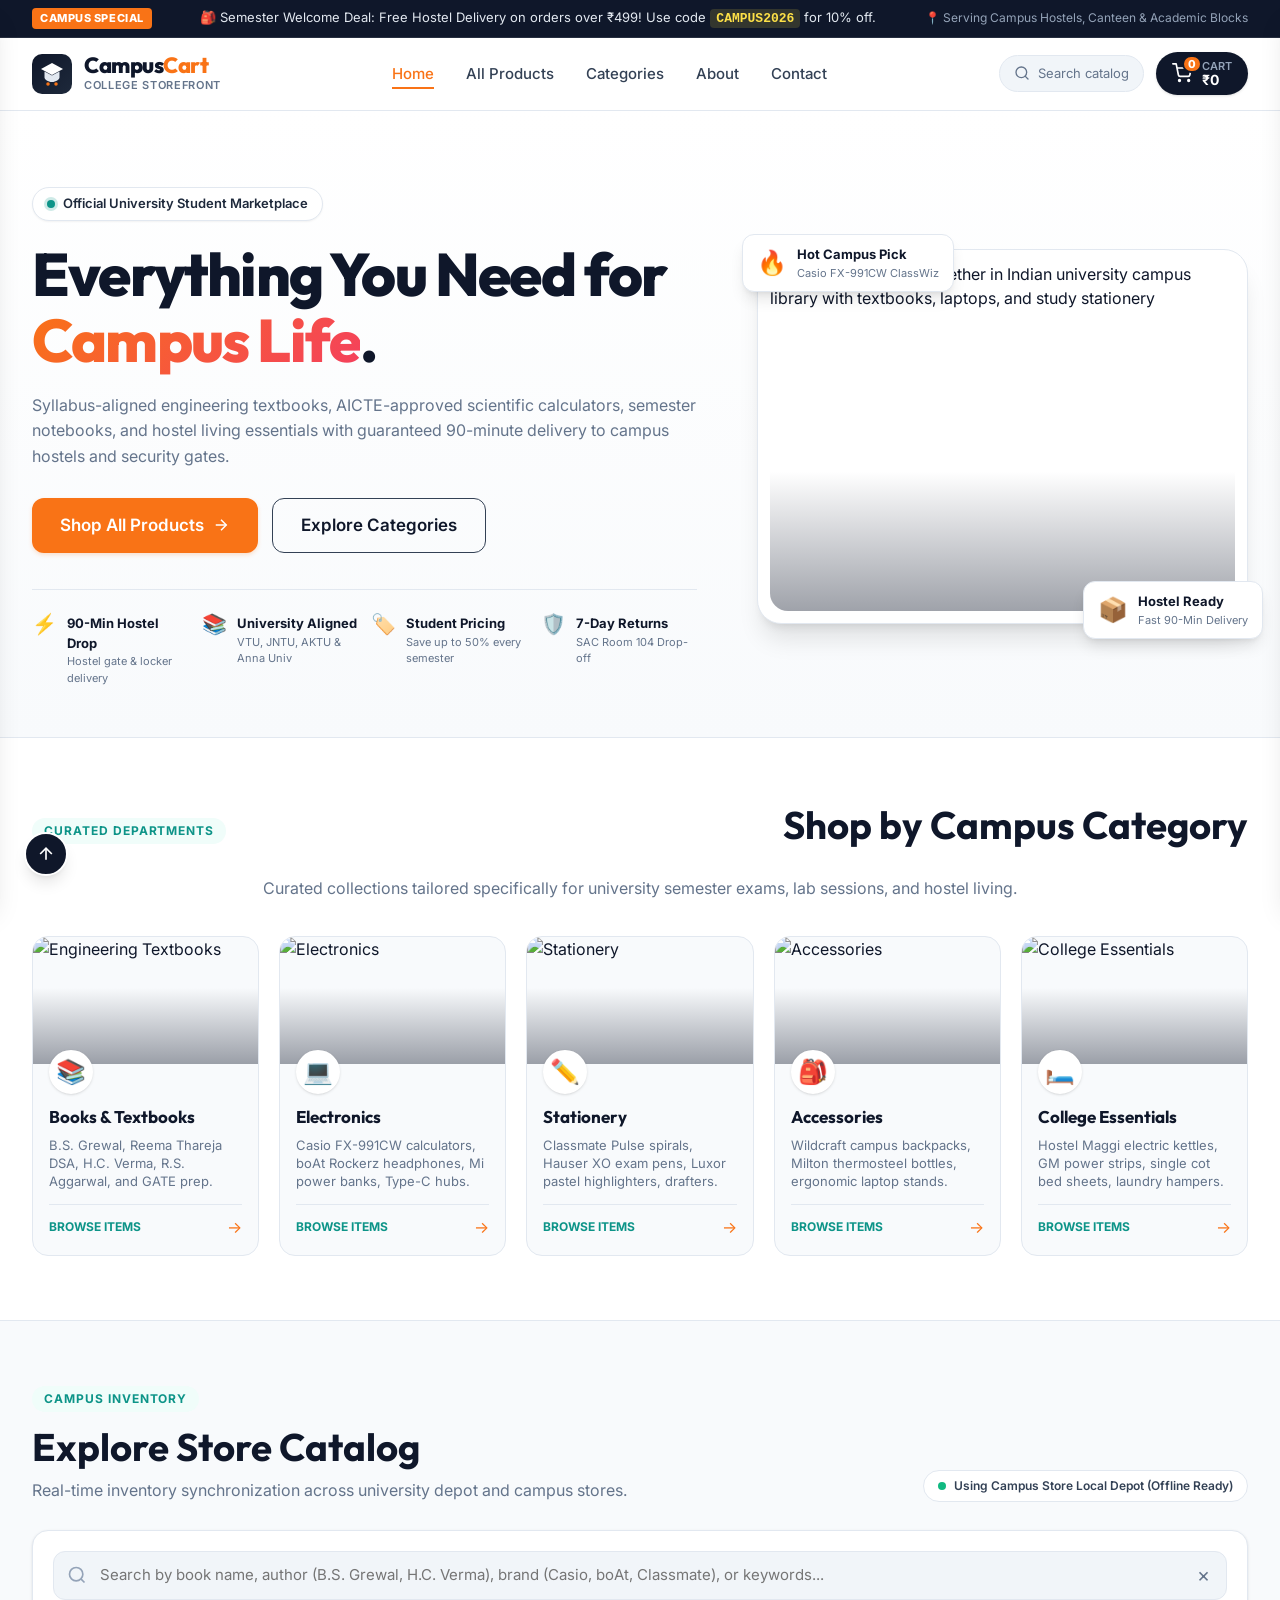
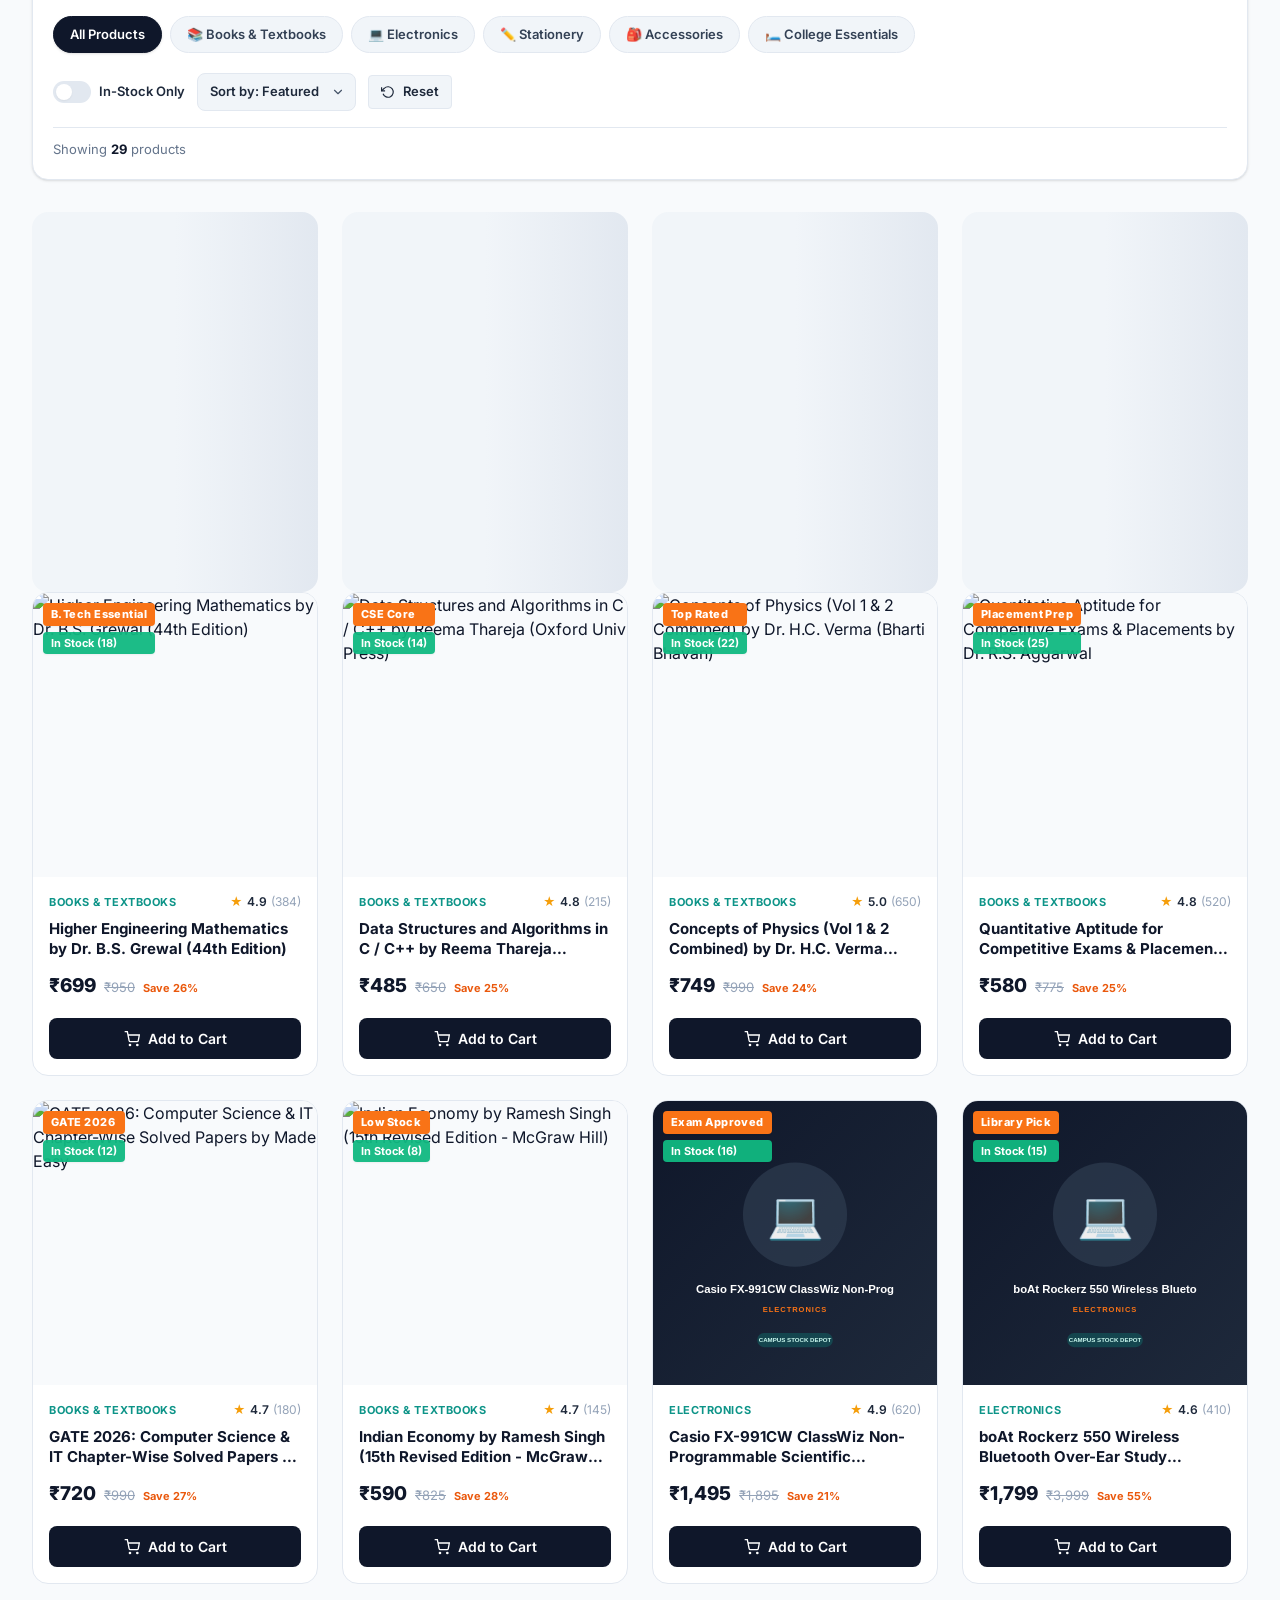
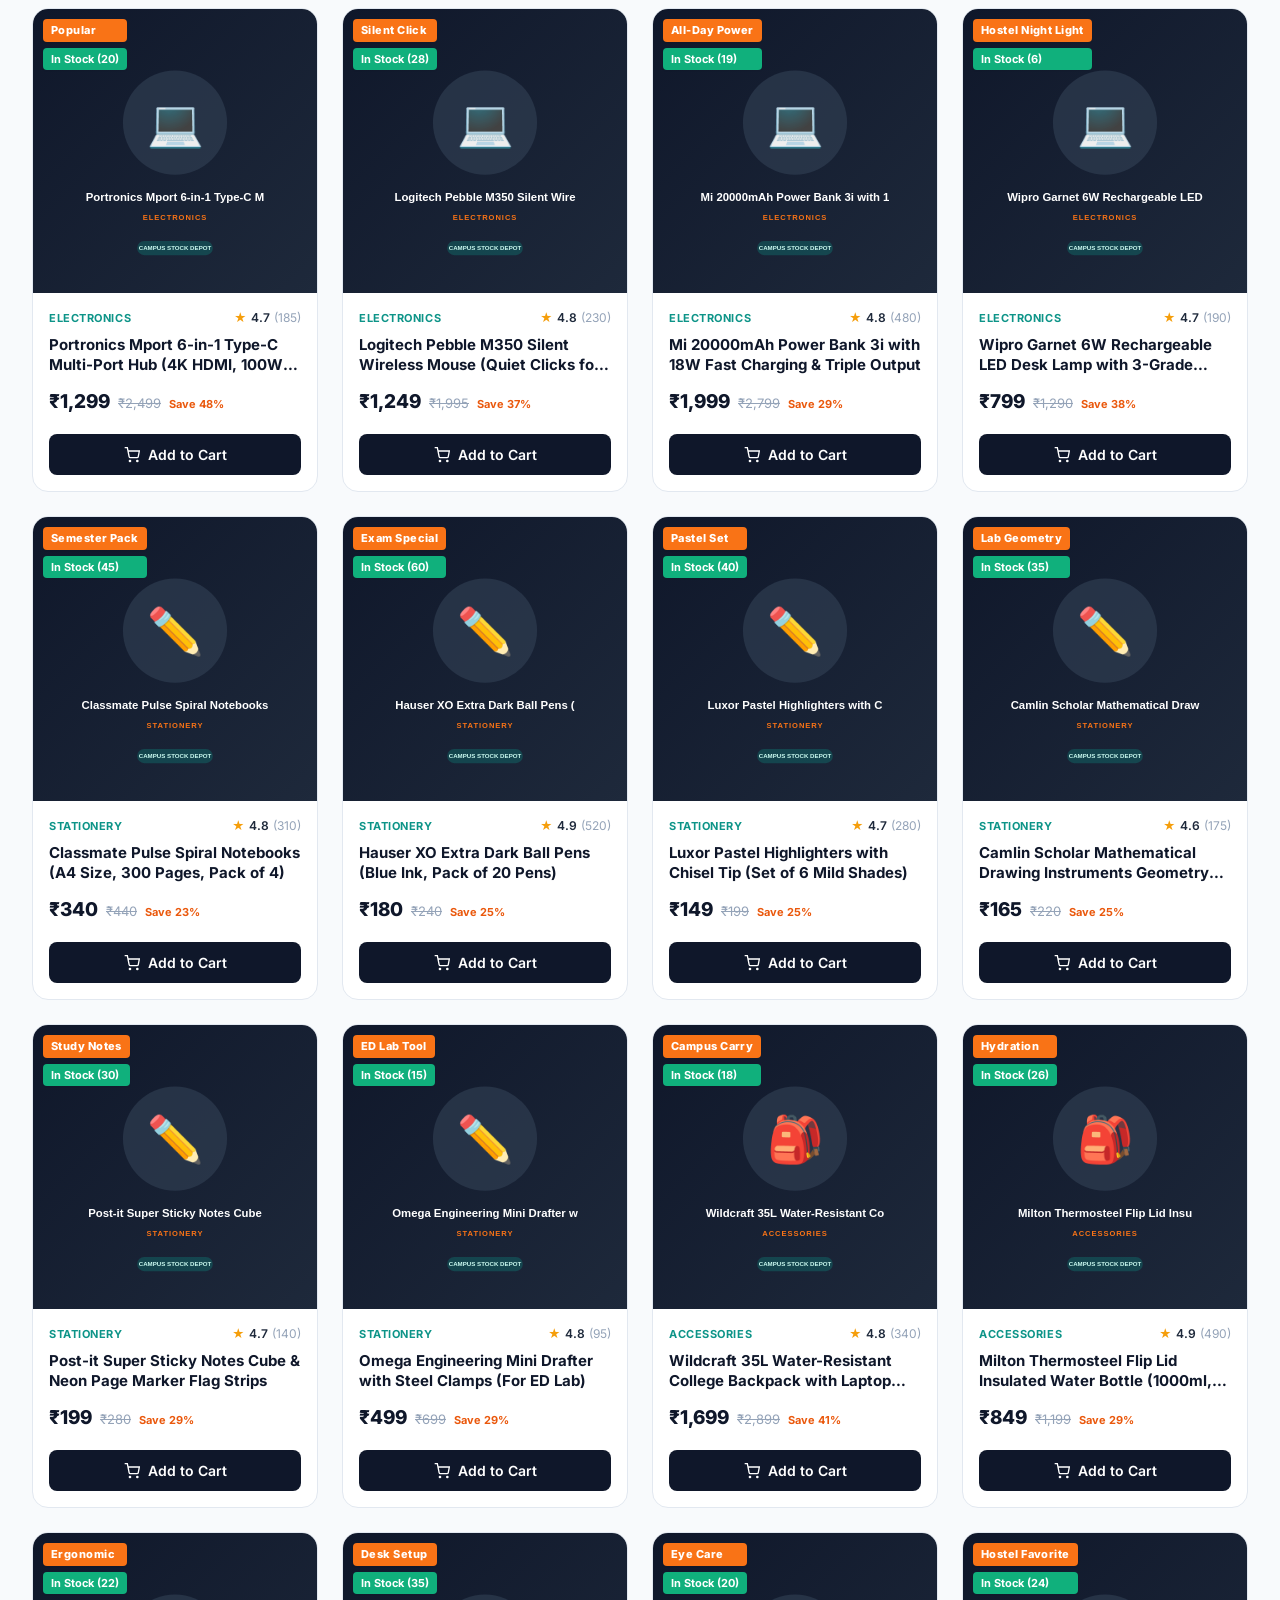
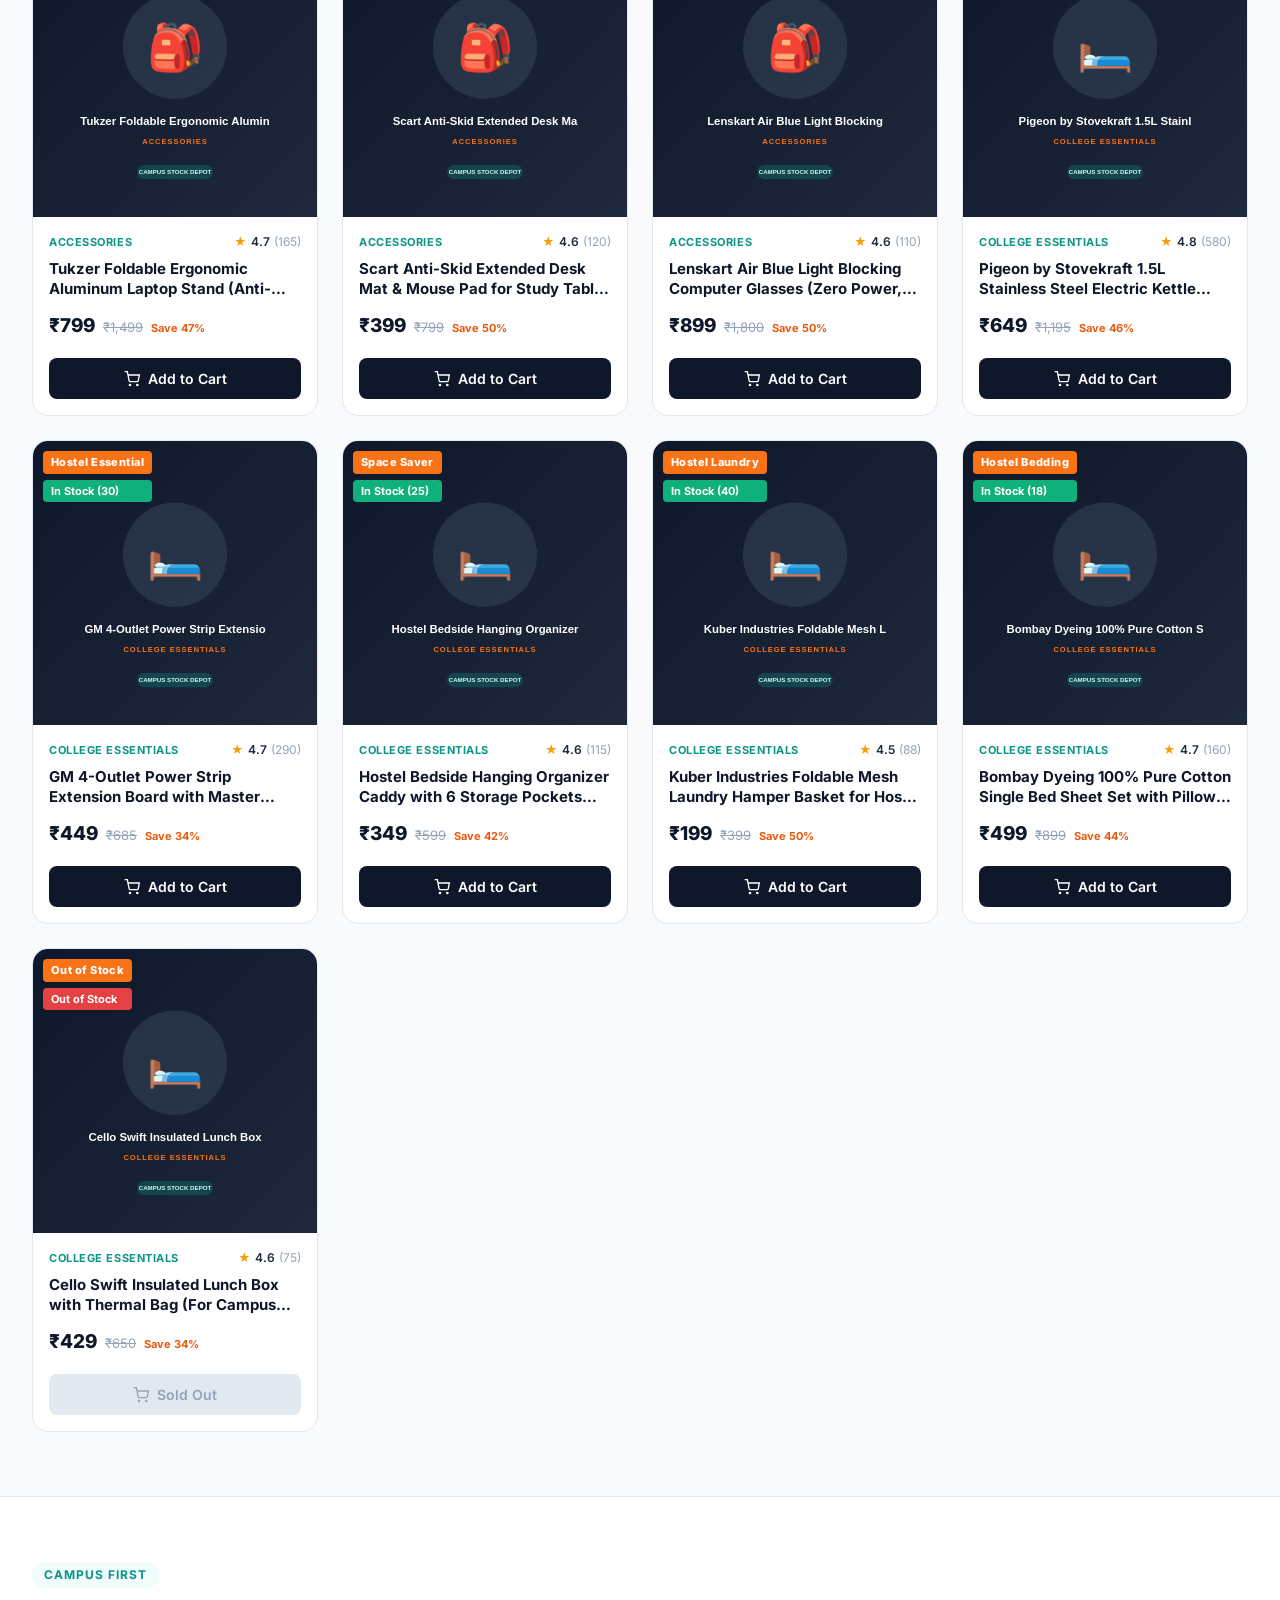
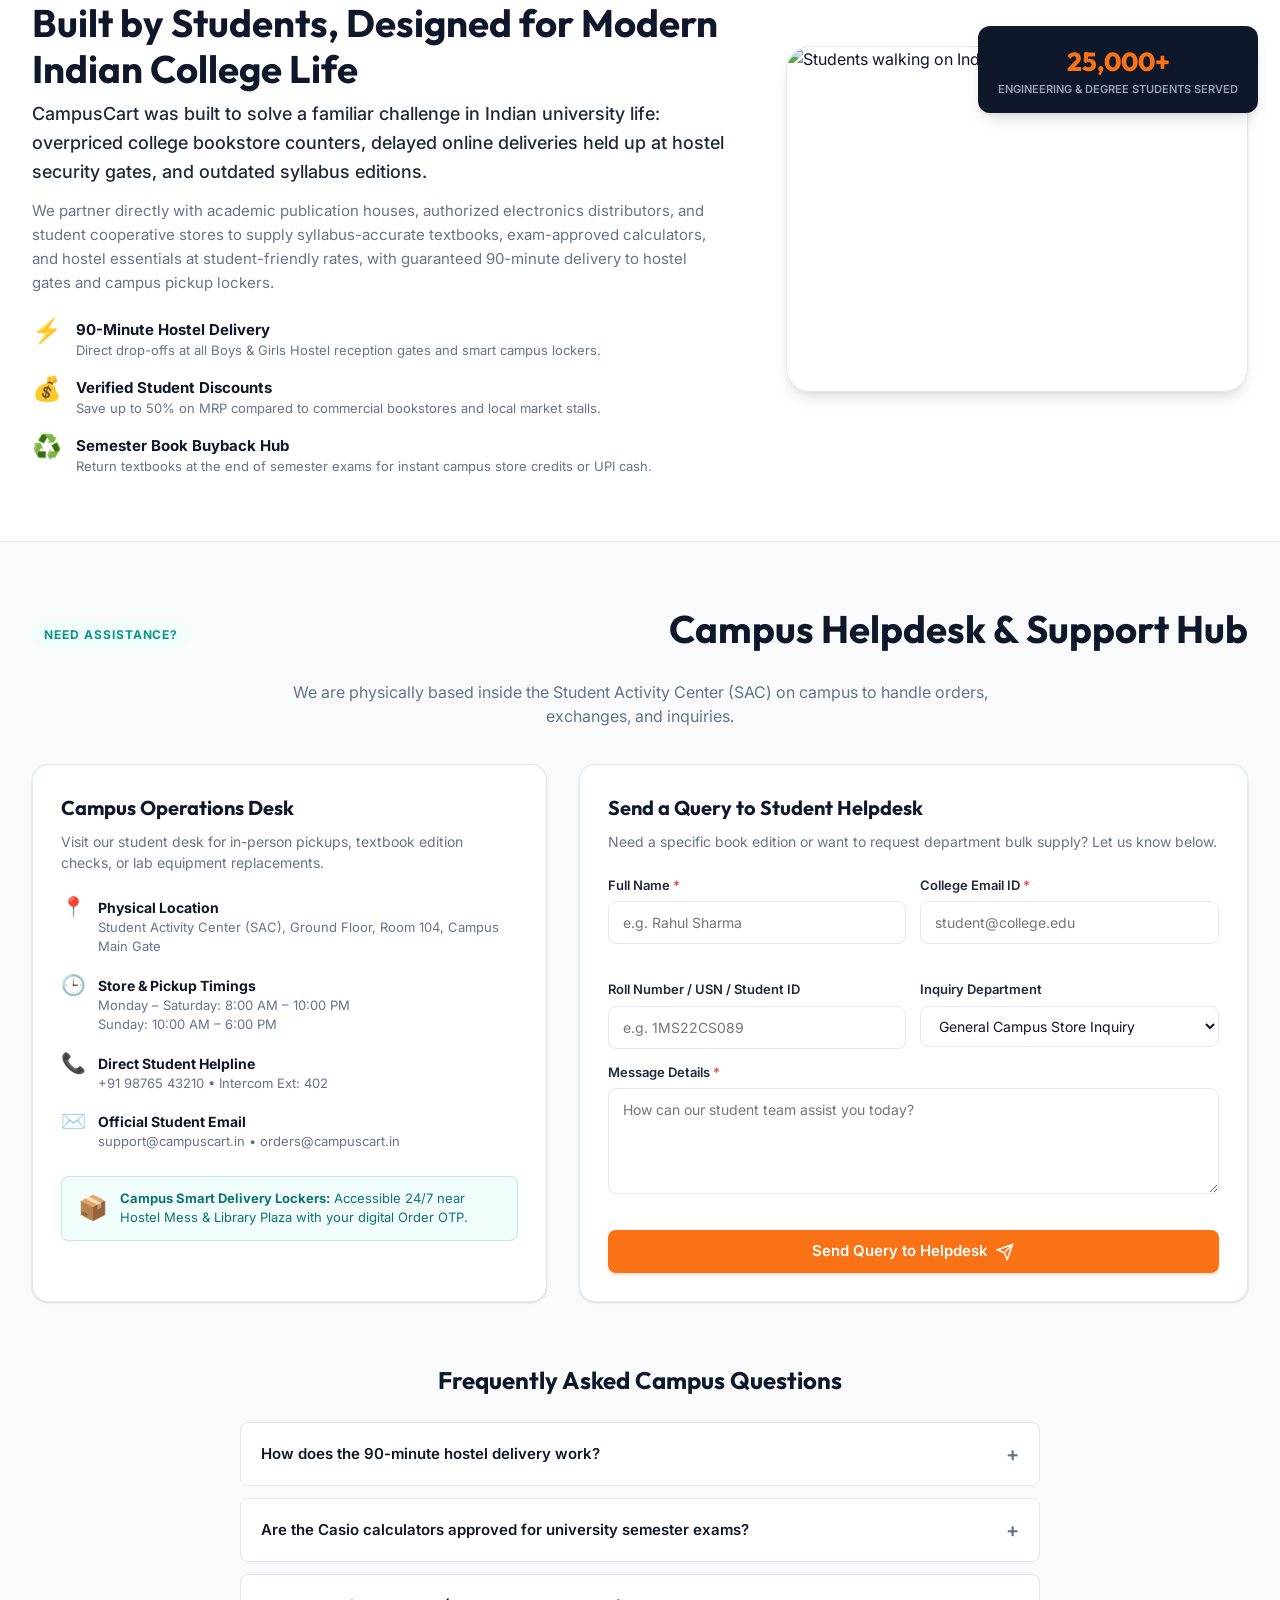
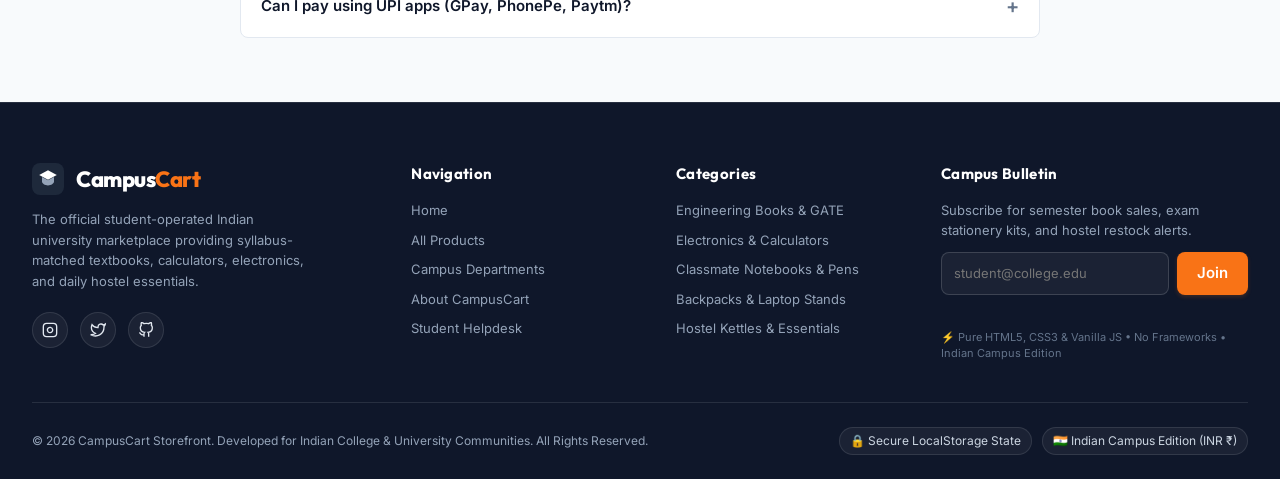
==== index.html @ c898d49a "Initial commit: CampusCart - Indian Campus Edition E-Commerce Web Storefront" ====
<!DOCTYPE html>
<html lang="en">
<head>
  <meta charset="UTF-8">
  <meta name="viewport" content="width=device-width, initial-scale=1.0">
  <meta name="description" content="CampusCart - The premier e-commerce storefront for Indian college & university students. Order engineering textbooks, scientific calculators, stationery, and hostel essentials with instant 90-minute campus delivery.">
  <meta name="keywords" content="campus store India, college essentials, student discounts, B.Tech textbooks, engineering mathematics, Casio calculators, hostel essentials, university shopping">
  <meta name="theme-color" content="#0f172a">
  <title>CampusCart – College & University Storefront | Indian Campus Edition</title>

  <!-- Google Fonts: Inter & Outfit for modern, premium typography -->
  <link rel="preconnect" href="https://fonts.googleapis.com">
  <link rel="preconnect" href="https://fonts.gstatic.com" crossorigin>
  <link href="https://fonts.googleapis.com/css2?family=Inter:wght@300;400;500;600;700&family=Outfit:wght@500;600;700;800&display=swap" rel="stylesheet">

  <!-- Core Stylesheet -->
  <link rel="stylesheet" href="css/style.css">
</head>
<body>
  <!-- Top Announcement Bar -->
  <div class="announcement-bar" role="region" aria-label="Campus Promotion">
    <div class="container announcement-content">
      <span class="announcement-badge">CAMPUS SPECIAL</span>
      <p class="announcement-text">
        🎒 Semester Welcome Deal: Free Hostel Delivery on orders over ₹499! Use code <strong class="promo-code-pill">CAMPUS2026</strong> for 10% off.
      </p>
      <div class="announcement-meta">
        <span>📍 Serving Campus Hostels, Canteen &amp; Academic Blocks</span>
      </div>
    </div>
  </div>

  <!-- Header & Navigation Bar -->
  <header class="site-header" id="header">
    <div class="container header-container">
      <!-- Brand Logo -->
      <a href="#home" class="brand-logo" aria-label="CampusCart Home">
        <div class="logo-icon-wrapper">
          <svg class="logo-svg" viewBox="0 0 40 40" fill="none" xmlns="http://www.w3.org/2000/svg" aria-hidden="true">
            <rect width="40" height="40" rx="10" fill="url(#brand-grad)" />
            <!-- Graduation Cap -->
            <path d="M20 9L9 15L20 21L31 15L20 9Z" fill="#FFFFFF" />
            <path d="M12.5 17.5V23.5C12.5 25.5 16 28 20 28C24 28 27.5 25.5 27.5 23.5V17.5L20 21.5L12.5 17.5Z" fill="#E2E8F0" />
            <!-- Cart silhouette accent -->
            <path d="M16 29C15.4477 29 15 29.4477 15 30C15 30.5523 15.4477 31 16 31C16.5523 31 17 30.5523 17 30C17 29.4477 16.5523 29 16 29Z" fill="#F97316" stroke="#F97316" stroke-width="1.5" />
            <path d="M24 29C23.4477 29 23 29.4477 23 30C23 30.5523 23.4477 31 24 31C24.5523 31 25 30.5523 25 30C25 29.4477 24.5523 29 24 29Z" fill="#F97316" stroke="#F97316" stroke-width="1.5" />
            <defs>
              <linearGradient id="brand-grad" x1="0" y1="0" x2="40" y2="40" gradientUnits="userSpaceOnUse">
                <stop stop-color="#0F172A" />
                <stop offset="1" stop-color="#1E293B" />
              </linearGradient>
            </defs>
          </svg>
        </div>
        <div class="brand-text-group">
          <span class="brand-name">Campus<span class="brand-accent">Cart</span></span>
          <span class="brand-tagline">College Storefront</span>
        </div>
      </a>

      <!-- Desktop Navigation Menu -->
      <nav class="desktop-nav" aria-label="Main Navigation">
        <ul class="nav-links">
          <li><a href="#home" class="nav-link active">Home</a></li>
          <li><a href="#products" class="nav-link">All Products</a></li>
          <li><a href="#categories" class="nav-link">Categories</a></li>
          <li><a href="#about" class="nav-link">About</a></li>
          <li><a href="#contact" class="nav-link">Contact</a></li>
        </ul>
      </nav>

      <!-- Header Action Controls -->
      <div class="header-actions">
        <!-- Quick Search Trigger -->
        <a href="#products" class="search-quick-btn" title="Quick Search Products" aria-label="Quick Search">
          <svg viewBox="0 0 24 24" fill="none" stroke="currentColor" stroke-width="2" stroke-linecap="round" stroke-linejoin="round" class="action-svg">
            <circle cx="11" cy="11" r="8"></circle>
            <line x1="21" y1="21" x2="16.65" y2="16.65"></line>
          </svg>
          <span class="quick-search-label">Search catalog</span>
        </a>

        <!-- Shopping Cart Trigger Button -->
        <button type="button" class="cart-trigger-btn" id="open-cart-btn" aria-label="View shopping cart" aria-haspopup="dialog">
          <div class="cart-icon-wrapper">
            <svg viewBox="0 0 24 24" fill="none" stroke="currentColor" stroke-width="2" stroke-linecap="round" stroke-linejoin="round" class="cart-svg">
              <circle cx="9" cy="21" r="1"></circle>
              <circle cx="20" cy="21" r="1"></circle>
              <path d="M1 1h4l2.68 13.39a2 2 0 0 0 2 1.61h9.72a2 2 0 0 0 2-1.61L23 6H6"></path>
            </svg>
            <span class="cart-count-badge" id="cart-badge" aria-live="polite">0</span>
          </div>
          <div class="cart-label-group">
            <span class="cart-label-title">Cart</span>
            <span class="cart-total-preview" id="cart-total-preview">₹0</span>
          </div>
        </button>

        <!-- Mobile Menu Toggle Button (Hamburger) -->
        <button type="button" class="mobile-menu-btn" id="mobile-menu-toggle" aria-label="Toggle navigation menu" aria-expanded="false" aria-controls="mobile-nav-drawer">
          <span class="hamburger-bar"></span>
          <span class="hamburger-bar"></span>
          <span class="hamburger-bar"></span>
        </button>
      </div>
    </div>
  </header>

  <!-- Mobile Navigation Drawer Overlay -->
  <div class="mobile-drawer-overlay" id="mobile-drawer-overlay" aria-hidden="true"></div>
  <aside class="mobile-nav-drawer" id="mobile-nav-drawer" aria-label="Mobile Navigation" aria-hidden="true">
    <div class="mobile-drawer-header">
      <div class="brand-text-group">
        <span class="brand-name">Campus<span class="brand-accent">Cart</span></span>
        <span class="brand-tagline">College Essentials</span>
      </div>
      <button type="button" class="drawer-close-btn" id="close-mobile-nav" aria-label="Close menu">&times;</button>
    </div>
    <div class="mobile-drawer-body">
      <ul class="mobile-nav-links">
        <li><a href="#home" class="mobile-nav-link active">🏠 Home</a></li>
        <li><a href="#products" class="mobile-nav-link">🛍️ All Products</a></li>
        <li><a href="#categories" class="mobile-nav-link">📂 Categories</a></li>
        <li><a href="#about" class="mobile-nav-link">🎓 About CampusCart</a></li>
        <li><a href="#contact" class="mobile-nav-link">📞 Student Helpdesk</a></li>
      </ul>
      <div class="mobile-drawer-quick-categories">
        <span class="drawer-subtitle">Shop By Category</span>
        <div class="drawer-category-pills">
          <button type="button" class="category-pill-btn" data-category="Books & Textbooks">Books</button>
          <button type="button" class="category-pill-btn" data-category="Electronics">Electronics</button>
          <button type="button" class="category-pill-btn" data-category="Stationery">Stationery</button>
          <button type="button" class="category-pill-btn" data-category="Accessories">Accessories</button>
          <button type="button" class="category-pill-btn" data-category="College Essentials">Essentials</button>
        </div>
      </div>
      <div class="mobile-drawer-footer">
        <p class="drawer-support-text">📍 Student Activity Center (SAC), Room 104</p>
        <p class="drawer-support-phone">📞 +91 98765 43210</p>
      </div>
    </div>
  </aside>

  <!-- Main Content Landmark -->
  <main id="main-content">

    <!-- Hero Section -->
    <section class="hero-section" id="home">
      <div class="container hero-container">
        <div class="hero-content">
          <div class="hero-pill-badge">
            <span class="badge-dot"></span>
            <span>Official University Student Marketplace</span>
          </div>
          <h1 class="hero-headline">
            Everything You Need for <span class="gradient-text">Campus Life</span>.
          </h1>
          <p class="hero-description">
            Syllabus-aligned engineering textbooks, AICTE-approved scientific calculators, semester notebooks, and hostel living essentials with guaranteed 90-minute delivery to campus hostels and security gates.
          </p>
          <div class="hero-cta-group">
            <a href="#products" class="btn btn-primary btn-lg">
              <span>Shop All Products</span>
              <svg viewBox="0 0 24 24" fill="none" stroke="currentColor" stroke-width="2" class="btn-arrow-icon"><line x1="5" y1="12" x2="19" y2="12"></line><polyline points="12 5 19 12 12 19"></polyline></svg>
            </a>
            <a href="#categories" class="btn btn-outline btn-lg">
              Explore Categories
            </a>
          </div>

          <!-- Trust Badges & Metrics -->
          <div class="hero-perks-grid">
            <div class="perk-card">
              <div class="perk-icon-box">⚡</div>
              <div class="perk-info">
                <strong>90-Min Hostel Drop</strong>
                <span>Hostel gate &amp; locker delivery</span>
              </div>
            </div>
            <div class="perk-card">
              <div class="perk-icon-box">📚</div>
              <div class="perk-info">
                <strong>University Aligned</strong>
                <span>VTU, JNTU, AKTU &amp; Anna Univ</span>
              </div>
            </div>
            <div class="perk-card">
              <div class="perk-icon-box">🏷️</div>
              <div class="perk-info">
                <strong>Student Pricing</strong>
                <span>Save up to 50% every semester</span>
              </div>
            </div>
            <div class="perk-card">
              <div class="perk-icon-box">🛡️</div>
              <div class="perk-info">
                <strong>7-Day Returns</strong>
                <span>SAC Room 104 Drop-off</span>
              </div>
            </div>
          </div>
        </div>

        <!-- Hero Visual Banner -->
        <div class="hero-visual">
          <div class="hero-card-showcase">
            <div class="floating-badge badge-top-left">
              <span class="badge-emoji">🔥</span>
              <div>
                <strong>Hot Campus Pick</strong>
                <small>Casio FX-991CW ClassWiz</small>
              </div>
            </div>
            <div class="floating-badge badge-bottom-right">
              <span class="badge-emoji">📦</span>
              <div>
                <strong>Hostel Ready</strong>
                <small>Fast 90-Min Delivery</small>
              </div>
            </div>
            <div class="hero-image-frame">
              <img src="https://images.unsplash.com/photo-1523240795612-9a054b0db644?auto=format&fit=crop&w=900&q=80" alt="Students studying together in Indian university campus library with textbooks, laptops, and study stationery" class="hero-main-img" loading="eager">
              <div class="hero-image-overlay"></div>
            </div>
          </div>
        </div>
      </div>
    </section>

    <!-- Categories Section -->
    <section class="categories-section" id="categories">
      <div class="container">
        <div class="section-header text-center">
          <span class="section-tag">CURATED DEPARTMENTS</span>
          <h2 class="section-title">Shop by Campus Category</h2>
          <p class="section-subtitle">Curated collections tailored specifically for university semester exams, lab sessions, and hostel living.</p>
        </div>

        <div class="categories-grid" id="categories-grid">
          <!-- 1. Books & Textbooks -->
          <div class="category-card" data-category="Books & Textbooks" role="button" tabindex="0" aria-label="View Books and Textbooks category">
            <div class="category-image-wrap">
              <img src="https://images.unsplash.com/photo-1497633762265-9d179a990aa6?auto=format&fit=crop&w=600&q=80" alt="Engineering Textbooks" loading="lazy">
              <div class="category-card-overlay"></div>
            </div>
            <div class="category-card-content">
              <div class="category-icon-bubble">📚</div>
              <h3 class="category-name">Books & Textbooks</h3>
              <p class="category-desc">B.S. Grewal, Reema Thareja DSA, H.C. Verma, R.S. Aggarwal, and GATE prep.</p>
              <div class="category-footer">
                <span class="category-count" data-category-count="Books & Textbooks">Browse Items</span>
                <span class="category-arrow">→</span>
              </div>
            </div>
          </div>

          <!-- 2. Electronics -->
          <div class="category-card" data-category="Electronics" role="button" tabindex="0" aria-label="View Electronics category">
            <div class="category-image-wrap">
              <img src="https://images.unsplash.com/photo-1505740420928-5e560c06d30e?auto=format&fit=crop&w=600&q=80" alt="Electronics" loading="lazy">
              <div class="category-card-overlay"></div>
            </div>
            <div class="category-card-content">
              <div class="category-icon-bubble">💻</div>
              <h3 class="category-name">Electronics</h3>
              <p class="category-desc">Casio FX-991CW calculators, boAt Rockerz headphones, Mi power banks, Type-C hubs.</p>
              <div class="category-footer">
                <span class="category-count" data-category-count="Electronics">Browse Items</span>
                <span class="category-arrow">→</span>
              </div>
            </div>
          </div>

          <!-- 3. Stationery -->
          <div class="category-card" data-category="Stationery" role="button" tabindex="0" aria-label="View Stationery category">
            <div class="category-image-wrap">
              <img src="https://images.unsplash.com/photo-1583485088034-697b5bc54ccd?auto=format&fit=crop&w=600&q=80" alt="Stationery" loading="lazy">
              <div class="category-card-overlay"></div>
            </div>
            <div class="category-card-content">
              <div class="category-icon-bubble">✏️</div>
              <h3 class="category-name">Stationery</h3>
              <p class="category-desc">Classmate Pulse spirals, Hauser XO exam pens, Luxor pastel highlighters, drafters.</p>
              <div class="category-footer">
                <span class="category-count" data-category-count="Stationery">Browse Items</span>
                <span class="category-arrow">→</span>
              </div>
            </div>
          </div>

          <!-- 4. Accessories -->
          <div class="category-card" data-category="Accessories" role="button" tabindex="0" aria-label="View Accessories category">
            <div class="category-image-wrap">
              <img src="https://images.unsplash.com/photo-1553062407-98eeb64c6a62?auto=format&fit=crop&w=600&q=80" alt="Accessories" loading="lazy">
              <div class="category-card-overlay"></div>
            </div>
            <div class="category-card-content">
              <div class="category-icon-bubble">🎒</div>
              <h3 class="category-name">Accessories</h3>
              <p class="category-desc">Wildcraft campus backpacks, Milton thermosteel bottles, ergonomic laptop stands.</p>
              <div class="category-footer">
                <span class="category-count" data-category-count="Accessories">Browse Items</span>
                <span class="category-arrow">→</span>
              </div>
            </div>
          </div>

          <!-- 5. College Essentials -->
          <div class="category-card" data-category="College Essentials" role="button" tabindex="0" aria-label="View College Essentials category">
            <div class="category-image-wrap">
              <img src="https://images.unsplash.com/photo-1513694203232-719a280e022f?auto=format&fit=crop&w=600&q=80" alt="College Essentials" loading="lazy">
              <div class="category-card-overlay"></div>
            </div>
            <div class="category-card-content">
              <div class="category-icon-bubble">🛏️</div>
              <h3 class="category-name">College Essentials</h3>
              <p class="category-desc">Hostel Maggi electric kettles, GM power strips, single cot bed sheets, laundry hampers.</p>
              <div class="category-footer">
                <span class="category-count" data-category-count="College Essentials">Browse Items</span>
                <span class="category-arrow">→</span>
              </div>
            </div>
          </div>
        </div>
      </div>
    </section>

    <!-- Product Listing, Search, Filtering & Sorting Section -->
    <section class="products-section" id="products">
      <div class="container">
        <!-- Section Header -->
        <div class="section-header">
          <div class="header-titles">
            <span class="section-tag">CAMPUS INVENTORY</span>
            <h2 class="section-title">Explore Store Catalog</h2>
            <p class="section-subtitle">Real-time inventory synchronization across university depot and campus stores.</p>
          </div>
          <div class="catalog-live-status" id="catalog-live-status">
            <span class="status-indicator live"></span>
            <span id="api-status-text">Connected to Campus Stock System</span>
          </div>
        </div>

        <!-- Search, Filtering & Controls Toolbar -->
        <div class="catalog-controls-card">
          <!-- Search Row -->
          <div class="search-row">
            <div class="search-input-wrapper">
              <svg viewBox="0 0 24 24" fill="none" stroke="currentColor" stroke-width="2" class="search-field-icon">
                <circle cx="11" cy="11" r="8"></circle>
                <line x1="21" y1="21" x2="16.65" y2="16.65"></line>
              </svg>
              <input type="text" id="catalog-search-input" class="search-input" placeholder="Search by book name, author (B.S. Grewal, H.C. Verma), brand (Casio, boAt, Classmate), or keywords..." autocomplete="off" aria-label="Search products">
              <button type="button" class="search-clear-btn" id="search-clear-btn" aria-label="Clear search input" hidden>&times;</button>
            </div>
          </div>

          <!-- Filter & Sort Row -->
          <div class="filters-row">
            <!-- Category Filter Pills -->
            <div class="category-filters-container" role="tablist" aria-label="Filter products by category">
              <button type="button" class="filter-tab active" data-category="all" role="tab" aria-selected="true">All Products</button>
              <button type="button" class="filter-tab" data-category="Books & Textbooks" role="tab" aria-selected="false">📚 Books &amp; Textbooks</button>
              <button type="button" class="filter-tab" data-category="Electronics" role="tab" aria-selected="false">💻 Electronics</button>
              <button type="button" class="filter-tab" data-category="Stationery" role="tab" aria-selected="false">✏️ Stationery</button>
              <button type="button" class="filter-tab" data-category="Accessories" role="tab" aria-selected="false">🎒 Accessories</button>
              <button type="button" class="filter-tab" data-category="College Essentials" role="tab" aria-selected="false">🛏️ College Essentials</button>
            </div>

            <!-- Sorting & Options Group -->
            <div class="filters-options-group">
              <!-- In Stock Toggle -->
              <label class="toggle-control" for="filter-in-stock">
                <input type="checkbox" id="filter-in-stock" class="toggle-checkbox">
                <span class="toggle-track"></span>
                <span class="toggle-label">In-Stock Only</span>
              </label>

              <!-- Sort Dropdown -->
              <div class="select-wrapper">
                <label for="catalog-sort" class="sr-only">Sort Products</label>
                <select id="catalog-sort" class="select-dropdown" aria-label="Sort products">
                  <option value="featured">Sort by: Featured</option>
                  <option value="price-low">Price: Low to High</option>
                  <option value="price-high">Price: High to Low</option>
                  <option value="rating">Highest Rated</option>
                  <option value="name">Name: A to Z</option>
                </select>
              </div>

              <!-- Clear Filters Button -->
              <button type="button" class="btn btn-secondary btn-sm" id="clear-all-filters-btn" title="Reset all applied filters">
                <svg viewBox="0 0 24 24" fill="none" stroke="currentColor" stroke-width="2" class="btn-sm-icon"><polyline points="1 4 1 10 7 10"></polyline><path d="M3.51 15a9 9 0 1 0 2.13-9.36L1 10"></path></svg>
                <span>Reset</span>
              </button>
            </div>
          </div>

          <!-- Active Filter Tags & Count Bar -->
          <div class="filter-status-bar" id="filter-status-bar">
            <div class="results-count" id="results-count" aria-live="polite">
              Showing <span class="count-highlight" id="products-visible-count">0</span> products
            </div>
            <div class="active-filter-tags" id="active-tags-list">
              <!-- Dynamic tags rendered by filters.js -->
            </div>
          </div>
        </div>

        <!-- Products Grid Container -->
        <div class="products-grid-wrapper">
          <!-- Loading State Skeletons -->
          <div class="products-loading-state" id="products-loading" aria-hidden="true" hidden>
            <div class="product-skeleton-card"></div>
            <div class="product-skeleton-card"></div>
            <div class="product-skeleton-card"></div>
            <div class="product-skeleton-card"></div>
          </div>

          <!-- Live Product Grid -->
          <div class="products-grid" id="products-grid" role="region" aria-label="Product listings">
            <!-- Dynamic product cards populated by products.js / filters.js -->
          </div>

          <!-- Empty State (No Matches) -->
          <div class="empty-state-card" id="empty-products-state" hidden>
            <div class="empty-icon-wrap">🔍</div>
            <h3 class="empty-title">No matching campus products found</h3>
            <p class="empty-desc">We couldn't find anything matching your exact search or filter combination. Try clearing your filters or searching for different keywords (e.g. B.S. Grewal, Casio, Maggi kettle).</p>
            <button type="button" class="btn btn-primary" id="empty-reset-btn">Reset All Filters</button>
          </div>
        </div>
      </div>
    </section>

    <!-- About Section -->
    <section class="about-section" id="about">
      <div class="container">
        <div class="about-grid">
          <div class="about-text-content">
            <span class="section-tag">CAMPUS FIRST</span>
            <h2 class="section-title">Built by Students, Designed for Modern Indian College Life</h2>
            <p class="about-lead">
              CampusCart was built to solve a familiar challenge in Indian university life: overpriced college bookstore counters, delayed online deliveries held up at hostel security gates, and outdated syllabus editions.
            </p>
            <p class="about-body">
              We partner directly with academic publication houses, authorized electronics distributors, and student cooperative stores to supply syllabus-accurate textbooks, exam-approved calculators, and hostel essentials at student-friendly rates, with guaranteed 90-minute delivery to hostel gates and campus pickup lockers.
            </p>

            <div class="about-highlights-list">
              <div class="highlight-item">
                <div class="highlight-icon">⚡</div>
                <div>
                  <strong>90-Minute Hostel Delivery</strong>
                  <p>Direct drop-offs at all Boys &amp; Girls Hostel reception gates and smart campus lockers.</p>
                </div>
              </div>
              <div class="highlight-item">
                <div class="highlight-icon">💰</div>
                <div>
                  <strong>Verified Student Discounts</strong>
                  <p>Save up to 50% on MRP compared to commercial bookstores and local market stalls.</p>
                </div>
              </div>
              <div class="highlight-item">
                <div class="highlight-icon">♻️</div>
                <div>
                  <strong>Semester Book Buyback Hub</strong>
                  <p>Return textbooks at the end of semester exams for instant campus store credits or UPI cash.</p>
                </div>
              </div>
            </div>
          </div>
          <div class="about-image-showcase">
            <div class="about-stat-card">
              <span class="stat-number">25,000+</span>
              <span class="stat-label">Engineering &amp; Degree Students Served</span>
            </div>
            <div class="about-image-frame">
              <img src="https://images.unsplash.com/photo-1541339907198-e08756dedf3f?auto=format&fit=crop&w=800&q=80" alt="Students walking on Indian university campus quad" loading="lazy">
            </div>
          </div>
        </div>
      </div>
    </section>

    <!-- Contact & Student Support Section -->
    <section class="contact-section" id="contact">
      <div class="container">
        <div class="section-header text-center">
          <span class="section-tag">NEED ASSISTANCE?</span>
          <h2 class="section-title">Campus Helpdesk &amp; Support Hub</h2>
          <p class="section-subtitle">We are physically based inside the Student Activity Center (SAC) on campus to handle orders, exchanges, and inquiries.</p>
        </div>

        <div class="contact-grid">
          <!-- Contact Information & Campus Hub Card -->
          <div class="contact-info-card">
            <h3 class="card-inner-title">Campus Operations Desk</h3>
            <p class="card-inner-desc">Visit our student desk for in-person pickups, textbook edition checks, or lab equipment replacements.</p>

            <ul class="contact-details-list">
              <li class="contact-detail-item">
                <div class="detail-icon">📍</div>
                <div>
                  <strong>Physical Location</strong>
                  <p>Student Activity Center (SAC), Ground Floor, Room 104, Campus Main Gate</p>
                </div>
              </li>
              <li class="contact-detail-item">
                <div class="detail-icon">🕒</div>
                <div>
                  <strong>Store &amp; Pickup Timings</strong>
                  <p>Monday – Saturday: 8:00 AM – 10:00 PM<br>Sunday: 10:00 AM – 6:00 PM</p>
                </div>
              </li>
              <li class="contact-detail-item">
                <div class="detail-icon">📞</div>
                <div>
                  <strong>Direct Student Helpline</strong>
                  <p>+91 98765 43210 &bull; Intercom Ext: 402</p>
                </div>
              </li>
              <li class="contact-detail-item">
                <div class="detail-icon">✉️</div>
                <div>
                  <strong>Official Student Email</strong>
                  <p>support@campuscart.in &bull; orders@campuscart.in</p>
                </div>
              </li>
            </ul>

            <div class="campus-locker-notice">
              <span class="locker-icon">📦</span>
              <p><strong>Campus Smart Delivery Lockers:</strong> Accessible 24/7 near Hostel Mess &amp; Library Plaza with your digital Order OTP.</p>
            </div>
          </div>

          <!-- Contact Form with Validation -->
          <div class="contact-form-card">
            <h3 class="card-inner-title">Send a Query to Student Helpdesk</h3>
            <p class="card-inner-desc">Need a specific book edition or want to request department bulk supply? Let us know below.</p>

            <form id="campus-contact-form" class="campus-form" novalidate>
              <div class="form-row two-col">
                <div class="form-group">
                  <label for="contact-name" class="form-label">Full Name <span class="required">*</span></label>
                  <input type="text" id="contact-name" name="name" class="form-input" placeholder="e.g. Rahul Sharma" required>
                  <span class="form-error-msg" id="contact-name-error"></span>
                </div>
                <div class="form-group">
                  <label for="contact-email" class="form-label">College Email ID <span class="required">*</span></label>
                  <input type="email" id="contact-email" name="email" class="form-input" placeholder="student@college.edu" required>
                  <span class="form-error-msg" id="contact-email-error"></span>
                </div>
              </div>

              <div class="form-row two-col">
                <div class="form-group">
                  <label for="contact-student-id" class="form-label">Roll Number / USN / Student ID</label>
                  <input type="text" id="contact-student-id" name="studentId" class="form-input" placeholder="e.g. 1MS22CS089">
                </div>
                <div class="form-group">
                  <label for="contact-category" class="form-label">Inquiry Department</label>
                  <select id="contact-category" name="category" class="form-input">
                    <option value="general">General Campus Store Inquiry</option>
                    <option value="textbook">Textbook Edition &amp; Syllabus Match</option>
                    <option value="delivery">Hostel Gate Delivery Tracking</option>
                    <option value="bulk">Department / College Society Bulk Order</option>
                  </select>
                </div>
              </div>

              <div class="form-group">
                <label for="contact-message" class="form-label">Message Details <span class="required">*</span></label>
                <textarea id="contact-message" name="message" class="form-textarea" rows="4" placeholder="How can our student team assist you today?" required></textarea>
                <span class="form-error-msg" id="contact-message-error"></span>
              </div>

              <button type="submit" class="btn btn-primary btn-block" id="contact-submit-btn">
                <span>Send Query to Helpdesk</span>
                <svg viewBox="0 0 24 24" fill="none" stroke="currentColor" stroke-width="2" class="btn-arrow-icon"><line x1="22" y1="2" x2="11" y2="13"></line><polygon points="22 2 15 22 11 13 2 9 22 2"></polygon></svg>
              </button>
            </form>
          </div>
        </div>

        <!-- Campus FAQ Accordion -->
        <div class="faq-container">
          <h3 class="faq-title text-center">Frequently Asked Campus Questions</h3>
          <div class="faq-list">
            <details class="faq-item">
              <summary class="faq-question">
                <span>How does the 90-minute hostel delivery work?</span>
                <span class="faq-toggle-icon">+</span>
              </summary>
              <div class="faq-answer">
                <p>When you place an order during operating hours (8:00 AM - 10:00 PM), our student delivery coordinators pick the items directly from the SAC Room 104 campus hub. The order is delivered directly to your Hostel Reception Gate, Security Desk, or Canteen Locker within 90 minutes with live SMS alerts.</p>
              </div>
            </details>

            <details class="faq-item">
              <summary class="faq-question">
                <span>Are the Casio calculators approved for university semester exams?</span>
                <span class="faq-toggle-icon">+</span>
              </summary>
              <div class="faq-answer">
                <p>Yes. The Casio FX-991CW ClassWiz models are 100% non-programmable scientific calculators compliant with Anna University, VTU, JNTU, AKTU, Mumbai University, and national competitive exam guidelines.</p>
              </div>
            </details>

            <details class="faq-item">
              <summary class="faq-question">
                <span>Can I pay using UPI apps (GPay, PhonePe, Paytm)?</span>
                <span class="faq-toggle-icon">+</span>
              </summary>
              <div class="faq-answer">
                <p>Yes. We support Instant UPI payments (Google Pay, PhonePe, Paytm, BHIM) as well as Cash on Delivery at your hostel gate upon checking your parcel.</p>
              </div>
            </details>
          </div>
        </div>
      </div>
    </section>

  </main>

  <!-- Site Footer -->
  <footer class="site-footer" role="contentinfo">
    <div class="container footer-container">
      <div class="footer-top-grid">
        <!-- Brand Column -->
        <div class="footer-col brand-col">
          <a href="#home" class="brand-logo footer-logo">
            <div class="logo-icon-wrapper sm">
              <svg class="logo-svg" viewBox="0 0 40 40" fill="none" xmlns="http://www.w3.org/2000/svg">
                <rect width="40" height="40" rx="10" fill="#1E293B" />
                <path d="M20 9L9 15L20 21L31 15L20 9Z" fill="#FFFFFF" />
                <path d="M12.5 17.5V23.5C12.5 25.5 16 28 20 28C24 28 27.5 25.5 27.5 23.5V17.5L20 21.5L12.5 17.5Z" fill="#94A3B8" />
              </svg>
            </div>
            <span class="brand-name">Campus<span class="brand-accent">Cart</span></span>
          </a>
          <p class="footer-about-text">
            The official student-operated Indian university marketplace providing syllabus-matched textbooks, calculators, electronics, and daily hostel essentials.
          </p>
          <div class="footer-social-links">
            <a href="https://instagram.com" target="_blank" rel="noopener noreferrer" class="social-link" aria-label="CampusCart Instagram">
              <svg viewBox="0 0 24 24" fill="none" stroke="currentColor" stroke-width="2" class="social-svg"><rect x="2" y="2" width="20" height="20" rx="5" ry="5"></rect><path d="M16 11.37A4 4 0 1 1 12.63 8 4 4 0 0 1 16 11.37z"></path><line x1="17.5" y1="6.5" x2="17.51" y2="6.5"></line></svg>
            </a>
            <a href="https://twitter.com" target="_blank" rel="noopener noreferrer" class="social-link" aria-label="CampusCart X/Twitter">
              <svg viewBox="0 0 24 24" fill="none" stroke="currentColor" stroke-width="2" class="social-svg"><path d="M23 3a10.9 10.9 0 0 1-3.14 1.53 4.48 4.48 0 0 0-7.86 3v1A10.66 10.66 0 0 1 3 4s-4 9 5 13a11.64 11.64 0 0 1-7 2c9 5 20 0 20-11.5a4.5 4.5 0 0 0-.08-.83A7.72 7.72 0 0 0 23 3z"></path></svg>
            </a>
            <a href="https://github.com" target="_blank" rel="noopener noreferrer" class="social-link" aria-label="CampusCart GitHub">
              <svg viewBox="0 0 24 24" fill="none" stroke="currentColor" stroke-width="2" class="social-svg"><path d="M9 19c-5 1.5-5-2.5-7-3m14 6v-3.87a3.37 3.37 0 0 0-.94-2.61c3.14-.35 6.44-1.54 6.44-7A5.44 5.44 0 0 0 20 4.77 5.07 5.07 0 0 0 19.91 1S18.73.65 16 2.48a13.38 13.38 0 0 0-7 0C6.27.65 5.09 1 5.09 1A5.07 5.07 0 0 0 5 4.77a5.44 5.44 0 0 0-1.5 3.78c0 5.42 3.3 6.61 6.44 7A3.37 3.37 0 0 0 9 18.13V22"></path></svg>
            </a>
          </div>
        </div>

        <!-- Quick Links -->
        <div class="footer-col">
          <h4 class="footer-col-title">Navigation</h4>
          <ul class="footer-links-list">
            <li><a href="#home">Home</a></li>
            <li><a href="#products">All Products</a></li>
            <li><a href="#categories">Campus Departments</a></li>
            <li><a href="#about">About CampusCart</a></li>
            <li><a href="#contact">Student Helpdesk</a></li>
          </ul>
        </div>

        <!-- Categories Links -->
        <div class="footer-col">
          <h4 class="footer-col-title">Categories</h4>
          <ul class="footer-links-list">
            <li><a href="#products" class="footer-category-link" data-category="Books & Textbooks">Engineering Books &amp; GATE</a></li>
            <li><a href="#products" class="footer-category-link" data-category="Electronics">Electronics &amp; Calculators</a></li>
            <li><a href="#products" class="footer-category-link" data-category="Stationery">Classmate Notebooks &amp; Pens</a></li>
            <li><a href="#products" class="footer-category-link" data-category="Accessories">Backpacks &amp; Laptop Stands</a></li>
            <li><a href="#products" class="footer-category-link" data-category="College Essentials">Hostel Kettles &amp; Essentials</a></li>
          </ul>
        </div>

        <!-- Newsletter & Campus Updates -->
        <div class="footer-col">
          <h4 class="footer-col-title">Campus Bulletin</h4>
          <p class="footer-newsletter-text">Subscribe for semester book sales, exam stationery kits, and hostel restock alerts.</p>
          <form id="newsletter-form" class="newsletter-form" novalidate>
            <div class="newsletter-input-group">
              <input type="email" id="newsletter-email" placeholder="student@college.edu" required aria-label="Student email for newsletter">
              <button type="submit" class="btn btn-primary btn-newsletter" aria-label="Subscribe to bulletin">Join</button>
            </div>
            <span class="newsletter-msg" id="newsletter-msg"></span>
          </form>
          <p class="footer-disclaimer">⚡ Pure HTML5, CSS3 &amp; Vanilla JS &bull; No Frameworks &bull; Indian Campus Edition</p>
        </div>
      </div>

      <!-- Footer Bottom -->
      <div class="footer-bottom">
        <p>&copy; 2026 CampusCart Storefront. Developed for Indian College &amp; University Communities. All Rights Reserved.</p>
        <div class="footer-badge-group">
          <span class="badge-pill">🔒 Secure LocalStorage State</span>
          <span class="badge-pill">🇮🇳 Indian Campus Edition (INR ₹)</span>
        </div>
      </div>
    </div>
  </footer>

  <!-- Slide-Over Shopping Cart Drawer -->
  <div class="cart-drawer-overlay" id="cart-drawer-overlay" aria-hidden="true"></div>
  <aside class="cart-drawer" id="cart-drawer" role="dialog" aria-modal="true" aria-label="Shopping Cart Drawer" aria-hidden="true">
    <!-- Drawer Header -->
    <div class="cart-drawer-header">
      <div class="cart-drawer-title-group">
        <h2 class="cart-drawer-title">Your Campus Cart</h2>
        <span class="cart-drawer-item-count" id="drawer-item-count">0 items</span>
      </div>
      <button type="button" class="cart-close-btn" id="close-cart-btn" aria-label="Close cart drawer">&times;</button>
    </div>

    <!-- Free Delivery Progress Meter -->
    <div class="delivery-progress-banner" id="delivery-progress-banner">
      <div class="delivery-progress-text" id="delivery-progress-text">
        Add <strong id="delivery-needed-amount">₹499</strong> more to unlock <strong>FREE Campus Hostel Delivery!</strong>
      </div>
      <div class="delivery-progress-bar-wrap">
        <div class="delivery-progress-bar-fill" id="delivery-progress-fill" style="width: 0%;"></div>
      </div>
    </div>

    <!-- Cart Items Scrollable Container -->
    <div class="cart-drawer-body" id="cart-drawer-body">
      <!-- Empty Cart Message View -->
      <div class="cart-empty-state" id="cart-empty-view">
        <div class="cart-empty-icon">🛒</div>
        <h3 class="cart-empty-title">Your campus cart is empty</h3>
        <p class="cart-empty-desc">Stock up on engineering textbooks, Casio calculators, spiral registers, and hostel essentials before semester exams.</p>
        <button type="button" class="btn btn-primary" id="cart-start-shopping-btn">Start Shopping Now</button>
      </div>

      <!-- Dynamic Cart Items List -->
      <div class="cart-items-list" id="cart-items-container" role="list">
        <!-- Rendered by cart.js -->
      </div>
    </div>

    <!-- Cart Drawer Footer (Subtotal, Discount, Total, Checkout Button) -->
    <div class="cart-drawer-footer" id="cart-drawer-footer">
      <!-- Promo Code Field -->
      <div class="promo-box-wrapper">
        <div class="promo-input-group">
          <input type="text" id="cart-promo-input" placeholder="Promo code (e.g. CAMPUS2026 / FRESHER15)" aria-label="Promo code">
          <button type="button" class="btn btn-secondary btn-sm" id="apply-promo-btn">Apply</button>
        </div>
        <div class="promo-status-msg" id="promo-status-msg"></div>
      </div>

      <!-- Financial Breakdown -->
      <div class="cart-summary-breakdown">
        <div class="summary-line">
          <span>Subtotal</span>
          <span class="summary-val" id="drawer-subtotal-val">₹0</span>
        </div>
        <div class="summary-line">
          <span>Campus Delivery <small id="delivery-status-note">(Free over ₹499)</small></span>
          <span class="summary-val" id="drawer-delivery-val">₹0</span>
        </div>
        <div class="summary-line discount-line" id="discount-summary-row" hidden>
          <span>Student Discount</span>
          <span class="summary-val discount-val" id="drawer-discount-val">-₹0</span>
        </div>
        <div class="summary-line total-line">
          <strong>Estimated Total</strong>
          <strong class="total-price-val" id="drawer-total-val">₹0</strong>
        </div>
      </div>

      <!-- Cart Action Buttons -->
      <div class="cart-drawer-actions">
        <button type="button" class="btn btn-primary btn-block btn-lg" id="proceed-to-checkout-btn">
          <span>Proceed to Campus Checkout</span>
          <svg viewBox="0 0 24 24" fill="none" stroke="currentColor" stroke-width="2" class="btn-arrow-icon"><line x1="5" y1="12" x2="19" y2="12"></line><polyline points="12 5 19 12 12 19"></polyline></svg>
        </button>
        <button type="button" class="btn btn-link btn-clear-cart" id="clear-cart-btn">Clear Cart</button>
      </div>
    </div>
  </aside>

  <!-- Quick View Product Modal -->
  <div class="modal-backdrop" id="quick-view-backdrop" aria-hidden="true" hidden>
    <div class="modal-dialog quick-view-dialog" role="dialog" aria-modal="true" aria-labelledby="qv-product-title">
      <button type="button" class="modal-close-btn" id="close-quick-view-btn" aria-label="Close product quick view">&times;</button>
      <div class="quick-view-content" id="quick-view-content">
        <!-- Rendered dynamically by main.js / products.js -->
      </div>
    </div>
  </div>

  <!-- Checkout Simulation Modal -->
  <div class="modal-backdrop" id="checkout-backdrop" aria-hidden="true" hidden>
    <div class="modal-dialog checkout-dialog" role="dialog" aria-modal="true" aria-labelledby="checkout-modal-title">
      <div class="checkout-modal-header">
        <div>
          <span class="checkout-step-badge">CAMPUS FAST CHECKOUT</span>
          <h2 class="modal-title" id="checkout-modal-title">Complete Your Campus Order</h2>
        </div>
        <button type="button" class="modal-close-btn" id="close-checkout-btn" aria-label="Close checkout">&times;</button>
      </div>

      <div class="checkout-modal-body">
        <div class="checkout-layout">
          <!-- Checkout Form Column -->
          <div class="checkout-form-column">
            <form id="checkout-form" class="checkout-form" novalidate>
              <h3 class="form-section-heading">1. Student Contact &amp; Verification</h3>
              <div class="form-row two-col">
                <div class="form-group">
                  <label for="checkout-name" class="form-label">Full Name <span class="required">*</span></label>
                  <input type="text" id="checkout-name" name="name" class="form-input" placeholder="e.g. Rahul Sharma" required autocomplete="name">
                  <span class="form-error-msg" id="checkout-name-error"></span>
                </div>
                <div class="form-group">
                  <label for="checkout-email" class="form-label">College Email ID <span class="required">*</span></label>
                  <input type="email" id="checkout-email" name="email" class="form-input" placeholder="rahul.sharma@college.edu" required autocomplete="email">
                  <span class="form-error-msg" id="checkout-email-error"></span>
                </div>
              </div>

              <div class="form-group">
                <label for="checkout-phone" class="form-label">Mobile Number (10 Digits) <span class="required">*</span></label>
                <input type="tel" id="checkout-phone" name="phone" class="form-input" placeholder="e.g. 9876543210" required autocomplete="tel" maxlength="10">
                <span class="form-error-msg" id="checkout-phone-error"></span>
              </div>

              <h3 class="form-section-heading">2. Campus Hostel / Department Delivery Address</h3>
              <div class="form-group">
                <label for="checkout-address" class="form-label">Hostel Name, Block &amp; Room No. / Department <span class="required">*</span></label>
                <input type="text" id="checkout-address" name="address" class="form-input" placeholder="e.g. Ramanujan Hostel, Block B, Room 214, North Campus" required autocomplete="street-address">
                <span class="form-error-msg" id="checkout-address-error"></span>
              </div>

              <div class="form-row three-col">
                <div class="form-group">
                  <label for="checkout-city" class="form-label">City / Campus Town <span class="required">*</span></label>
                  <input type="text" id="checkout-city" name="city" class="form-input" placeholder="Hyderabad" required autocomplete="address-level2">
                  <span class="form-error-msg" id="checkout-city-error"></span>
                </div>
                <div class="form-group">
                  <label for="checkout-state" class="form-label">State <span class="required">*</span></label>
                  <input type="text" id="checkout-state" name="state" class="form-input" placeholder="Telangana" required autocomplete="address-level1">
                  <span class="form-error-msg" id="checkout-state-error"></span>
                </div>
                <div class="form-group">
                  <label for="checkout-pincode" class="form-label">PIN Code (6 Digits) <span class="required">*</span></label>
                  <input type="text" id="checkout-pincode" name="pincode" class="form-input" placeholder="500081" required autocomplete="postal-code" maxlength="6">
                  <span class="form-error-msg" id="checkout-pincode-error"></span>
                </div>
              </div>

              <div class="form-group">
                <label for="checkout-instructions" class="form-label">Hostel Delivery Instructions (Optional)</label>
                <input type="text" id="checkout-instructions" name="instructions" class="form-input" placeholder="e.g. Call upon reaching hostel main security gate">
              </div>

              <h3 class="form-section-heading">3. Payment Mode (Simulation)</h3>
              <div class="payment-method-selector">
                <label class="payment-option selected">
                  <input type="radio" name="paymentMethod" value="campus-upi" checked>
                  <span class="payment-option-body">
                    <strong>⚡ Instant UPI (Google Pay / PhonePe / Paytm / BHIM)</strong>
                    <small>Instant simulated UPI confirmation</small>
                  </span>
                </label>
                <label class="payment-option">
                  <input type="radio" name="paymentMethod" value="campus-cod">
                  <span class="payment-option-body">
                    <strong>💵 Cash on Campus Delivery (COD)</strong>
                    <small>Pay at hostel security gate upon inspecting parcel</small>
                  </span>
                </label>
                <label class="payment-option">
                  <input type="radio" name="paymentMethod" value="campus-card">
                  <span class="payment-option-body">
                    <strong>💳 College Student ID / Canteen Smart Card</strong>
                    <small>Simulated student wallet debit</small>
                  </span>
                </label>
              </div>

              <button type="submit" class="btn btn-primary btn-block btn-lg mt-4" id="place-order-submit-btn">
                <span class="btn-text">Place Order (<span id="submit-total-btn-amount">₹0</span>)</span>
                <span class="btn-spinner" hidden></span>
              </button>
            </form>
          </div>

          <!-- Checkout Order Review Column -->
          <div class="checkout-review-column">
            <div class="checkout-summary-box">
              <h3 class="review-box-title">Order Items Summary</h3>
              <div class="checkout-items-preview" id="checkout-items-preview">
                <!-- Populated dynamically by checkout.js -->
              </div>
              <div class="checkout-price-breakdown">
                <div class="summary-line">
                  <span>Subtotal</span>
                  <span id="checkout-subtotal-val">₹0</span>
                </div>
                <div class="summary-line">
                  <span>Campus Delivery</span>
                  <span id="checkout-delivery-val">₹0</span>
                </div>
                <div class="summary-line" id="checkout-discount-row" hidden>
                  <span>Student Promo Discount</span>
                  <span class="discount-val" id="checkout-discount-val">-₹0</span>
                </div>
                <div class="summary-line total-line">
                  <strong>Total Payable</strong>
                  <strong class="total-price-val" id="checkout-total-val">₹0</strong>
                </div>
              </div>
              <div class="checkout-trust-guarantee">
                <span>🛡️ 100% Student Purchase Protection Guaranteed</span>
              </div>
            </div>
          </div>
        </div>
      </div>
    </div>
  </div>

  <!-- Order Confirmation Modal -->
  <div class="modal-backdrop" id="confirmation-backdrop" aria-hidden="true" hidden>
    <div class="modal-dialog confirmation-dialog" role="dialog" aria-modal="true" aria-labelledby="confirmation-modal-title">
      <div class="confirmation-content text-center">
        <div class="success-icon-animation">
          <svg viewBox="0 0 52 52" class="checkmark-svg">
            <circle class="checkmark-circle" cx="26" cy="26" r="25" fill="none"/>
            <path class="checkmark-check" fill="none" d="M14.1 27.2l7.1 7.2 16.7-16.8"/>
          </svg>
        </div>
        <span class="confirmation-badge">ORDER CONFIRMED</span>
        <h2 class="confirmation-title" id="confirmation-modal-title">Badhai Ho! Order Placed Successfully 🎓</h2>
        <p class="confirmation-desc">Your order has been routed to the Student Activity Center (SAC Room 104) fulfillment crew.</p>

        <!-- Order ID Card with Copy Button -->
        <div class="order-id-card">
          <div class="order-id-group">
            <span class="id-label">CAMPUS ORDER ID</span>
            <span class="id-value" id="confirmed-order-id">CC-IN-000000</span>
          </div>
          <button type="button" class="btn btn-secondary btn-sm" id="copy-order-id-btn" title="Copy Order ID to clipboard">
            <svg viewBox="0 0 24 24" fill="none" stroke="currentColor" stroke-width="2" class="btn-sm-icon"><rect x="9" y="9" width="13" height="13" rx="2" ry="2"></rect><path d="M5 15H4a2 2 0 0 1-2-2V4a2 2 0 0 1 2-2h9a2 2 0 0 1 2 2v1"></path></svg>
            <span id="copy-btn-text">Copy ID</span>
          </button>
        </div>

        <!-- Receipt Summary Details -->
        <div class="confirmed-order-receipt" id="confirmed-order-receipt">
          <!-- Populated by checkout.js -->
        </div>

        <div class="confirmation-actions">
          <button type="button" class="btn btn-outline" id="print-receipt-btn">
            <svg viewBox="0 0 24 24" fill="none" stroke="currentColor" stroke-width="2" class="btn-sm-icon"><polyline points="6 9 6 2 18 2 18 9"></polyline><path d="M6 18H4a2 2 0 0 1-2-2v-5a2 2 0 0 1 2-2h16a2 2 0 0 1 2 2v5a2 2 0 0 1-2 2h-2"></path><rect x="6" y="14" width="12" height="8"></rect></svg>
            <span>Print Receipt</span>
          </button>
          <button type="button" class="btn btn-primary" id="continue-shopping-btn">
            Continue Shopping
          </button>
        </div>
      </div>
    </div>
  </div>

  <!-- Toast Notification Container (Fixed floating) -->
  <div class="toast-container" id="toast-container" aria-live="polite" aria-atomic="true"></div>

  <!-- Back to Top Button -->
  <button type="button" class="back-to-top-btn" id="back-to-top-btn" aria-label="Back to top of page" hidden>
    <svg viewBox="0 0 24 24" fill="none" stroke="currentColor" stroke-width="2" class="top-arrow-icon"><line x1="12" y1="19" x2="12" y2="5"></line><polyline points="5 12 12 5 19 12"></polyline></svg>
  </button>

  <!-- JavaScript Modules in Dependency Order -->
  <script src="js/products.js"></script>
  <script src="js/cart.js"></script>
  <script src="js/filters.js"></script>
  <script src="js/checkout.js"></script>
  <script src="js/main.js"></script>
</body>
</html>
---- css/style.css ----
/* ==========================================================================
   CampusCart – E-Commerce Web Storefront Stylesheet
   Modern, Clean, Responsive Design for College Student Shopping
   ========================================================================== */

/* --------------------------------------------------------------------------
   1. CSS Custom Properties / Variables
   -------------------------------------------------------------------------- */
:root {
  /* Color Palette */
  --color-primary-900: #0f172a; /* Deep Slate/Navy */
  --color-primary-800: #1e293b;
  --color-primary-700: #334155;
  --color-primary-600: #475569;

  --color-accent-orange: #f97316; /* Vibrant Campus Orange */
  --color-accent-orange-hover: #ea580c;
  --color-accent-orange-light: #fff7ed;

  --color-accent-teal: #0d9488;   /* Modern Campus Teal */
  --color-accent-teal-hover: #0f766e;
  --color-accent-teal-light: #f0fdfa;

  --color-bg-body: #f8fafc;
  --color-bg-surface: #ffffff;
  --color-bg-alt: #f1f5f9;

  --color-border-light: #e2e8f0;
  --color-border-focus: #3b82f6;

  --color-text-main: #0f172a;
  --color-text-muted: #64748b;
  --color-text-light: #94a3b8;
  --color-text-inverse: #ffffff;

  --color-success: #10b981;
  --color-success-bg: #ecfdf5;
  --color-warning: #f59e0b;
  --color-warning-bg: #fffbeb;
  --color-danger: #ef4444;
  --color-danger-bg: #fef2f2;

  /* Typography */
  --font-primary: 'Inter', -apple-system, BlinkMacSystemFont, "Segoe UI", Roboto, Helvetica, Arial, sans-serif;
  --font-display: 'Outfit', 'Inter', -apple-system, sans-serif;

  /* Border Radiuses */
  --radius-xs: 4px;
  --radius-sm: 8px;
  --radius-md: 12px;
  --radius-lg: 16px;
  --radius-xl: 24px;
  --radius-full: 9999px;

  /* Elevation Shadows */
  --shadow-xs: 0 1px 2px 0 rgba(0, 0, 0, 0.05);
  --shadow-sm: 0 1px 3px 0 rgba(0, 0, 0, 0.1), 0 1px 2px -1px rgba(0, 0, 0, 0.1);
  --shadow-md: 0 4px 6px -1px rgba(0, 0, 0, 0.1), 0 2px 4px -2px rgba(0, 0, 0, 0.1);
  --shadow-lg: 0 10px 15px -3px rgba(0, 0, 0, 0.1), 0 4px 6px -4px rgba(0, 0, 0, 0.1);
  --shadow-xl: 0 20px 25px -5px rgba(0, 0, 0, 0.1), 0 8px 10px -6px rgba(0, 0, 0, 0.1);
  --shadow-card-hover: 0 12px 24px -4px rgba(15, 23, 42, 0.12), 0 4px 8px -2px rgba(15, 23, 42, 0.06);

  /* Transitions */
  --transition-fast: 150ms cubic-bezier(0.4, 0, 0.2, 1);
  --transition-normal: 250ms cubic-bezier(0.16, 1, 0.3, 1);
  --transition-smooth: 350ms cubic-bezier(0.16, 1, 0.3, 1);

  /* Header & Sizing */
  --header-height: 72px;
  --announcement-height: 40px;
}

/* --------------------------------------------------------------------------
   2. CSS Reset & Base Rules
   -------------------------------------------------------------------------- */
*, *::before, *::after {
  box-sizing: border-box;
  margin: 0;
  padding: 0;
}

html {
  font-size: 16px;
  scroll-behavior: smooth;
  scroll-padding-top: calc(var(--header-height) + 20px);
  -webkit-text-size-adjust: 100%;
}

body {
  font-family: var(--font-primary);
  color: var(--color-text-main);
  background-color: var(--color-bg-body);
  line-height: 1.5;
  -webkit-font-smoothing: antialiased;
  -moz-osx-font-smoothing: grayscale;
  overflow-x: hidden;
}

img, svg {
  display: block;
  max-width: 100%;
}

input, button, textarea, select {
  font: inherit;
  color: inherit;
}

button {
  cursor: pointer;
  background: none;
  border: none;
}

a {
  color: inherit;
  text-decoration: none;
  transition: color var(--transition-fast);
}

ul, ol {
  list-style: none;
}

/* Accessibility: Visually Hidden */
.sr-only {
  position: absolute;
  width: 1px;
  height: 1px;
  padding: 0;
  margin: -1px;
  overflow: hidden;
  clip: rect(0, 0, 0, 0);
  white-space: nowrap;
  border: 0;
}

/* Focus Ring for Keyboard Navigation */
:focus-visible {
  outline: 2px solid var(--color-accent-orange);
  outline-offset: 3px;
}

/* Layout Container - Fluid and expansive to eliminate large side gaps */
.container {
  width: 100%;
  max-width: 1540px;
  margin-left: auto;
  margin-right: auto;
  padding-left: clamp(16px, 2.5vw, 36px);
  padding-right: clamp(16px, 2.5vw, 36px);
}

/* Typography Helpers */
.text-center { text-align: center; }
.mt-4 { margin-top: 1rem; }

.section-tag {
  display: inline-block;
  font-size: 0.75rem;
  font-weight: 700;
  letter-spacing: 0.08em;
  text-transform: uppercase;
  color: var(--color-accent-teal);
  background-color: var(--color-accent-teal-light);
  padding: 4px 12px;
  border-radius: var(--radius-full);
  margin-bottom: 0.75rem;
}

.section-title {
  font-family: var(--font-display);
  font-size: clamp(1.75rem, 3vw, 2.5rem);
  font-weight: 700;
  color: var(--color-primary-900);
  line-height: 1.2;
  margin-bottom: 0.5rem;
}

.section-subtitle {
  font-size: 1rem;
  color: var(--color-text-muted);
  max-width: 760px;
  margin-left: auto;
  margin-right: auto;
}

/* --------------------------------------------------------------------------
   3. Buttons & Component Controls
   -------------------------------------------------------------------------- */
.btn {
  display: inline-flex;
  align-items: center;
  justify-content: center;
  gap: 8px;
  font-weight: 600;
  font-size: 0.9375rem;
  padding: 10px 20px;
  border-radius: var(--radius-sm);
  transition: all var(--transition-fast);
  text-align: center;
  user-select: none;
}

.btn:active {
  transform: scale(0.98);
}

.btn-primary {
  background-color: var(--color-accent-orange);
  color: #ffffff;
  box-shadow: 0 2px 4px rgba(249, 115, 22, 0.2);
}

.btn-primary:hover {
  background-color: var(--color-accent-orange-hover);
  box-shadow: 0 4px 10px rgba(249, 115, 22, 0.35);
}

.btn-secondary {
  background-color: var(--color-bg-alt);
  color: var(--color-primary-800);
  border: 1px solid var(--color-border-light);
}

.btn-secondary:hover {
  background-color: #e2e8f0;
  color: var(--color-primary-900);
}

.btn-outline {
  background-color: transparent;
  color: var(--color-primary-900);
  border: 1.5px solid var(--color-primary-700);
}

.btn-outline:hover {
  background-color: var(--color-primary-900);
  color: #ffffff;
  border-color: var(--color-primary-900);
}

.btn-link {
  background: none;
  border: none;
  color: var(--color-text-muted);
  font-size: 0.875rem;
  padding: 6px 10px;
  text-decoration: underline;
}

.btn-link:hover {
  color: var(--color-danger);
}

.btn-lg {
  padding: 14px 28px;
  font-size: 1.0625rem;
  border-radius: var(--radius-md);
}

.btn-sm {
  padding: 6px 12px;
  font-size: 0.8125rem;
  border-radius: var(--radius-xs);
}

.btn-block {
  width: 100%;
}

.btn-arrow-icon {
  width: 18px;
  height: 18px;
  transition: transform var(--transition-fast);
}

.btn:hover .btn-arrow-icon {
  transform: translateX(4px);
}

.btn-sm-icon {
  width: 14px;
  height: 14px;
}

/* Spinner inside button */
.btn-spinner {
  display: inline-block;
  width: 18px;
  height: 18px;
  border: 2px solid rgba(255, 255, 255, 0.3);
  border-radius: 50%;
  border-top-color: #ffffff;
  animation: spin 0.8s linear infinite;
}

@keyframes spin {
  to { transform: rotate(360deg); }
}

/* --------------------------------------------------------------------------
   4. Announcement Bar
   -------------------------------------------------------------------------- */
.announcement-bar {
  background-color: var(--color-primary-900);
  color: #e2e8f0;
  font-size: 0.8125rem;
  padding: 8px 0;
  border-bottom: 1px solid rgba(255, 255, 255, 0.1);
}

.announcement-content {
  display: flex;
  align-items: center;
  justify-content: space-between;
  gap: 12px;
  flex-wrap: wrap;
}

.announcement-badge {
  background-color: var(--color-accent-orange);
  color: #ffffff;
  font-size: 0.6875rem;
  font-weight: 800;
  padding: 2px 8px;
  border-radius: var(--radius-xs);
  letter-spacing: 0.05em;
}

.announcement-text {
  flex: 1;
  text-align: center;
  min-width: 260px;
}

.promo-code-pill {
  color: #fde047;
  background-color: rgba(253, 224, 71, 0.15);
  padding: 2px 6px;
  border-radius: var(--radius-xs);
  font-family: monospace;
}

.announcement-meta {
  color: var(--color-text-light);
  font-size: 0.75rem;
}

/* --------------------------------------------------------------------------
   5. Site Header & Navigation Bar
   -------------------------------------------------------------------------- */
.site-header {
  position: sticky;
  top: 0;
  z-index: 90;
  background-color: rgba(255, 255, 255, 0.95);
  backdrop-filter: blur(12px);
  -webkit-backdrop-filter: blur(12px);
  border-bottom: 1px solid var(--color-border-light);
  transition: all var(--transition-normal);
}

.site-header.scrolled {
  box-shadow: var(--shadow-md);
}

.header-container {
  display: flex;
  align-items: center;
  justify-content: space-between;
  height: var(--header-height);
  gap: 20px;
}

/* Brand Logo */
.brand-logo {
  display: flex;
  align-items: center;
  gap: 12px;
}

.logo-icon-wrapper {
  width: 40px;
  height: 40px;
  border-radius: 10px;
  display: flex;
  align-items: center;
  justify-content: center;
}

.logo-icon-wrapper.sm {
  width: 32px;
  height: 32px;
}

.logo-svg {
  width: 100%;
  height: 100%;
}

.brand-text-group {
  display: flex;
  flex-direction: column;
}

.brand-name {
  font-family: var(--font-display);
  font-size: 1.375rem;
  font-weight: 800;
  color: var(--color-primary-900);
  line-height: 1.1;
  letter-spacing: -0.02em;
}

.brand-accent {
  color: var(--color-accent-orange);
}

.brand-tagline {
  font-size: 0.6875rem;
  font-weight: 600;
  color: var(--color-text-muted);
  text-transform: uppercase;
  letter-spacing: 0.06em;
}

/* Desktop Navigation Menu */
.desktop-nav {
  display: none;
}

@media (min-width: 900px) {
  .desktop-nav {
    display: block;
  }
}

.nav-links {
  display: flex;
  align-items: center;
  gap: 32px;
}

.nav-link {
  font-size: 0.9375rem;
  font-weight: 500;
  color: var(--color-primary-700);
  padding: 6px 0;
  position: relative;
}

.nav-link:hover,
.nav-link.active {
  color: var(--color-accent-orange);
}

.nav-link::after {
  content: '';
  position: absolute;
  bottom: 0;
  left: 0;
  width: 0;
  height: 2px;
  background-color: var(--color-accent-orange);
  transition: width var(--transition-fast);
}

.nav-link:hover::after,
.nav-link.active::after {
  width: 100%;
}

/* Header Action Controls */
.header-actions {
  display: flex;
  align-items: center;
  gap: 12px;
}

.search-quick-btn {
  display: none;
  align-items: center;
  gap: 8px;
  padding: 8px 14px;
  background-color: var(--color-bg-alt);
  border: 1px solid var(--color-border-light);
  border-radius: var(--radius-full);
  color: var(--color-text-muted);
  font-size: 0.8125rem;
  transition: all var(--transition-fast);
}

.search-quick-btn:hover {
  background-color: #ffffff;
  border-color: var(--color-accent-teal);
  color: var(--color-primary-900);
  box-shadow: var(--shadow-xs);
}

@media (min-width: 640px) {
  .search-quick-btn {
    display: flex;
  }
}

.action-svg {
  width: 16px;
  height: 16px;
}

/* Cart Trigger Button */
.cart-trigger-btn {
  display: flex;
  align-items: center;
  gap: 10px;
  background-color: var(--color-primary-900);
  color: #ffffff;
  padding: 8px 16px;
  border-radius: var(--radius-full);
  transition: all var(--transition-fast);
  box-shadow: var(--shadow-sm);
}

.cart-trigger-btn:hover {
  background-color: var(--color-primary-800);
  transform: translateY(-1px);
  box-shadow: var(--shadow-md);
}

.cart-icon-wrapper {
  position: relative;
  display: flex;
  align-items: center;
  justify-content: center;
}

.cart-svg {
  width: 20px;
  height: 20px;
}

.cart-count-badge {
  position: absolute;
  top: -8px;
  right: -10px;
  background-color: var(--color-accent-orange);
  color: #ffffff;
  font-size: 0.6875rem;
  font-weight: 800;
  min-width: 18px;
  height: 18px;
  padding: 0 4px;
  border-radius: var(--radius-full);
  display: flex;
  align-items: center;
  justify-content: center;
  border: 2px solid var(--color-primary-900);
  transition: transform var(--transition-fast);
}

.cart-count-badge.bounce {
  animation: badgeBounce 0.4s cubic-bezier(0.175, 0.885, 0.32, 1.275);
}

@keyframes badgeBounce {
  0% { transform: scale(1); }
  50% { transform: scale(1.4); }
  100% { transform: scale(1); }
}

.cart-label-group {
  display: none;
  flex-direction: column;
  text-align: left;
  line-height: 1.1;
}

@media (min-width: 480px) {
  .cart-label-group {
    display: flex;
  }
}

.cart-label-title {
  font-size: 0.6875rem;
  color: var(--color-text-light);
  text-transform: uppercase;
  font-weight: 600;
}

.cart-total-preview {
  font-size: 0.875rem;
  font-weight: 700;
  color: #ffffff;
}

/* Mobile Menu Toggle (Hamburger) */
.mobile-menu-btn {
  display: flex;
  flex-direction: column;
  justify-content: space-around;
  width: 38px;
  height: 38px;
  padding: 8px;
  background-color: var(--color-bg-alt);
  border: 1px solid var(--color-border-light);
  border-radius: var(--radius-sm);
  color: var(--color-primary-900);
}

@media (min-width: 900px) {
  .mobile-menu-btn {
    display: none;
  }
}

.hamburger-bar {
  width: 100%;
  height: 2px;
  background-color: var(--color-primary-900);
  border-radius: 2px;
  transition: all var(--transition-fast);
}

.mobile-menu-btn.open .hamburger-bar:nth-child(1) {
  transform: translateY(7px) rotate(45deg);
}

.mobile-menu-btn.open .hamburger-bar:nth-child(2) {
  opacity: 0;
}

.mobile-menu-btn.open .hamburger-bar:nth-child(3) {
  transform: translateY(-7px) rotate(-45deg);
}

/* --------------------------------------------------------------------------
   6. Mobile Navigation Drawer
   -------------------------------------------------------------------------- */
.mobile-drawer-overlay {
  position: fixed;
  inset: 0;
  background-color: rgba(15, 23, 42, 0.6);
  backdrop-filter: blur(4px);
  z-index: 100;
  opacity: 0;
  visibility: hidden;
  transition: opacity var(--transition-normal), visibility var(--transition-normal);
}

.mobile-drawer-overlay.open {
  opacity: 1;
  visibility: visible;
}

.mobile-nav-drawer {
  position: fixed;
  top: 0;
  left: 0;
  bottom: 0;
  width: min(320px, 85vw);
  background-color: #ffffff;
  z-index: 101;
  transform: translateX(-100%);
  transition: transform var(--transition-smooth);
  display: flex;
  flex-direction: column;
  box-shadow: var(--shadow-xl);
}

.mobile-nav-drawer.open {
  transform: translateX(0);
}

.mobile-drawer-header {
  display: flex;
  align-items: center;
  justify-content: space-between;
  padding: 20px;
  border-bottom: 1px solid var(--color-border-light);
}

.drawer-close-btn {
  font-size: 1.75rem;
  line-height: 1;
  color: var(--color-text-muted);
  width: 36px;
  height: 36px;
  display: flex;
  align-items: center;
  justify-content: center;
  border-radius: var(--radius-sm);
}

.drawer-close-btn:hover {
  background-color: var(--color-bg-alt);
  color: var(--color-primary-900);
}

.mobile-drawer-body {
  padding: 20px;
  overflow-y: auto;
  flex: 1;
  display: flex;
  flex-direction: column;
  gap: 24px;
}

.mobile-nav-links {
  display: flex;
  flex-direction: column;
  gap: 8px;
}

.mobile-nav-link {
  display: block;
  font-size: 1rem;
  font-weight: 600;
  color: var(--color-primary-800);
  padding: 12px 14px;
  border-radius: var(--radius-sm);
  transition: background-color var(--transition-fast);
}

.mobile-nav-link:hover,
.mobile-nav-link.active {
  background-color: var(--color-accent-orange-light);
  color: var(--color-accent-orange);
}

.drawer-subtitle {
  display: block;
  font-size: 0.75rem;
  font-weight: 700;
  text-transform: uppercase;
  color: var(--color-text-muted);
  margin-bottom: 10px;
  letter-spacing: 0.05em;
}

.drawer-category-pills {
  display: flex;
  flex-wrap: wrap;
  gap: 8px;
}

.category-pill-btn {
  background-color: var(--color-bg-alt);
  color: var(--color-primary-700);
  font-size: 0.8125rem;
  font-weight: 600;
  padding: 6px 12px;
  border-radius: var(--radius-full);
  border: 1px solid var(--color-border-light);
  transition: all var(--transition-fast);
}

.category-pill-btn:hover {
  background-color: var(--color-accent-teal);
  color: #ffffff;
  border-color: var(--color-accent-teal);
}

.mobile-drawer-footer {
  margin-top: auto;
  padding-top: 16px;
  border-top: 1px solid var(--color-border-light);
  font-size: 0.75rem;
  color: var(--color-text-muted);
}

/* --------------------------------------------------------------------------
   7. Hero Section
   -------------------------------------------------------------------------- */
.hero-section {
  position: relative;
  background: linear-gradient(180deg, #ffffff 0%, var(--color-bg-body) 100%);
  padding: clamp(3rem, 6vw, 5.5rem) 0 clamp(2rem, 4vw, 4rem);
  overflow: hidden;
}

.hero-container {
  display: grid;
  grid-template-columns: 1fr;
  gap: 40px;
  align-items: center;
}

@media (min-width: 960px) {
  .hero-container {
    grid-template-columns: 1.15fr 0.85fr;
    gap: 60px;
  }
}

.hero-content {
  display: flex;
  flex-direction: column;
  gap: 20px;
}

.hero-pill-badge {
  display: inline-flex;
  align-items: center;
  gap: 8px;
  background-color: #ffffff;
  color: var(--color-primary-800);
  border: 1px solid var(--color-border-light);
  padding: 6px 14px;
  border-radius: var(--radius-full);
  font-size: 0.8125rem;
  font-weight: 600;
  box-shadow: var(--shadow-xs);
  width: fit-content;
}

.badge-dot {
  width: 8px;
  height: 8px;
  border-radius: 50%;
  background-color: var(--color-accent-teal);
  box-shadow: 0 0 0 3px rgba(13, 148, 136, 0.2);
}

.hero-headline {
  font-family: var(--font-display);
  font-size: clamp(2.25rem, 5vw, 3.75rem);
  font-weight: 800;
  line-height: 1.1;
  color: var(--color-primary-900);
  letter-spacing: -0.03em;
}

.gradient-text {
  background: linear-gradient(135deg, var(--color-accent-orange) 0%, #f43f5e 100%);
  -webkit-background-clip: text;
  -webkit-text-fill-color: transparent;
}

.hero-description {
  font-size: clamp(1rem, 1.2vw, 1.1875rem);
  color: var(--color-text-muted);
  line-height: 1.6;
  max-width: 680px;
}

.hero-cta-group {
  display: flex;
  flex-wrap: wrap;
  gap: 14px;
  margin-top: 8px;
}

.hero-perks-grid {
  display: grid;
  grid-template-columns: repeat(2, 1fr);
  gap: 14px;
  margin-top: 16px;
  padding-top: 24px;
  border-top: 1px solid var(--color-border-light);
}

@media (min-width: 640px) {
  .hero-perks-grid {
    grid-template-columns: repeat(4, 1fr);
  }
}

.perk-card {
  display: flex;
  align-items: flex-start;
  gap: 10px;
}

.perk-icon-box {
  font-size: 1.25rem;
  line-height: 1;
}

.perk-info {
  display: flex;
  flex-direction: column;
}

.perk-info strong {
  font-size: 0.8125rem;
  color: var(--color-primary-900);
  font-weight: 700;
}

.perk-info span {
  font-size: 0.6875rem;
  color: var(--color-text-muted);
}

/* Hero Visual Banner */
.hero-visual {
  position: relative;
}

.hero-card-showcase {
  position: relative;
  border-radius: var(--radius-xl);
  padding: 12px;
  background-color: #ffffff;
  box-shadow: var(--shadow-xl);
  border: 1px solid var(--color-border-light);
}

.hero-image-frame {
  position: relative;
  border-radius: calc(var(--radius-xl) - 6px);
  overflow: hidden;
  aspect-ratio: 4 / 3;
}

.hero-main-img {
  width: 100%;
  height: 100%;
  object-fit: cover;
  transition: transform var(--transition-smooth);
}

.hero-card-showcase:hover .hero-main-img {
  transform: scale(1.03);
}

.hero-image-overlay {
  position: absolute;
  inset: 0;
  background: linear-gradient(180deg, transparent 60%, rgba(15, 23, 42, 0.4) 100%);
}

.floating-badge {
  position: absolute;
  z-index: 2;
  background-color: #ffffff;
  padding: 10px 14px;
  border-radius: var(--radius-md);
  box-shadow: var(--shadow-lg);
  border: 1px solid var(--color-border-light);
  display: flex;
  align-items: center;
  gap: 10px;
  animation: float 4s ease-in-out infinite alternate;
}

.badge-top-left {
  top: -16px;
  left: -16px;
}

.badge-bottom-right {
  bottom: -16px;
  right: -16px;
  animation-delay: 2s;
}

@keyframes float {
  0% { transform: translateY(0); }
  100% { transform: translateY(-8px); }
}

.badge-emoji {
  font-size: 1.5rem;
  line-height: 1;
}

.floating-badge strong {
  display: block;
  font-size: 0.8125rem;
  color: var(--color-primary-900);
}

.floating-badge small {
  display: block;
  font-size: 0.6875rem;
  color: var(--color-text-muted);
}

/* --------------------------------------------------------------------------
   8. Categories Section
   -------------------------------------------------------------------------- */
.categories-section {
  padding: clamp(3rem, 5vw, 5rem) 0;
  background-color: #ffffff;
  border-top: 1px solid var(--color-border-light);
  border-bottom: 1px solid var(--color-border-light);
}

.categories-grid {
  display: grid;
  grid-template-columns: repeat(1, 1fr);
  gap: 20px;
  margin-top: 36px;
}

@media (min-width: 540px) {
  .categories-grid {
    grid-template-columns: repeat(2, 1fr);
  }
}

@media (min-width: 860px) {
  .categories-grid {
    grid-template-columns: repeat(3, 1fr);
  }
}

@media (min-width: 1100px) {
  .categories-grid {
    grid-template-columns: repeat(5, 1fr);
  }
}

.category-card {
  position: relative;
  background-color: var(--color-bg-body);
  border: 1px solid var(--color-border-light);
  border-radius: var(--radius-lg);
  overflow: hidden;
  cursor: pointer;
  display: flex;
  flex-direction: column;
  transition: all var(--transition-normal);
}

.category-card:hover {
  transform: translateY(-6px);
  border-color: var(--color-accent-orange);
  box-shadow: var(--shadow-card-hover);
}

.category-image-wrap {
  position: relative;
  aspect-ratio: 16 / 9;
  overflow: hidden;
}

.category-image-wrap img {
  width: 100%;
  height: 100%;
  object-fit: cover;
  transition: transform var(--transition-smooth);
}

.category-card:hover .category-image-wrap img {
  transform: scale(1.08);
}

.category-card-overlay {
  position: absolute;
  inset: 0;
  background: linear-gradient(180deg, transparent 40%, rgba(15, 23, 42, 0.4) 100%);
}

.category-card-content {
  padding: 16px;
  display: flex;
  flex-direction: column;
  flex: 1;
}

.category-icon-bubble {
  font-size: 1.5rem;
  line-height: 1;
  margin-top: -30px;
  margin-bottom: 10px;
  background-color: #ffffff;
  width: 44px;
  height: 44px;
  border-radius: 50%;
  display: flex;
  align-items: center;
  justify-content: center;
  box-shadow: var(--shadow-sm);
  border: 2px solid #ffffff;
  z-index: 2;
}

.category-name {
  font-family: var(--font-display);
  font-size: 1.0625rem;
  font-weight: 700;
  color: var(--color-primary-900);
  margin-bottom: 6px;
  transition: color var(--transition-fast);
}

.category-card:hover .category-name {
  color: var(--color-accent-orange);
}

.category-desc {
  font-size: 0.8125rem;
  color: var(--color-text-muted);
  line-height: 1.4;
  margin-bottom: 14px;
  flex: 1;
}

.category-footer {
  display: flex;
  align-items: center;
  justify-content: space-between;
  padding-top: 10px;
  border-top: 1px solid var(--color-border-light);
}

.category-count {
  font-size: 0.75rem;
  font-weight: 700;
  color: var(--color-accent-teal);
  text-transform: uppercase;
}

.category-arrow {
  font-size: 1rem;
  color: var(--color-accent-orange);
  transition: transform var(--transition-fast);
}

.category-card:hover .category-arrow {
  transform: translateX(4px);
}

/* --------------------------------------------------------------------------
   9. Products Section & Controls Toolbar
   -------------------------------------------------------------------------- */
.products-section {
  padding: clamp(3rem, 5vw, 5rem) 0;
  background-color: var(--color-bg-body);
}

.section-header {
  display: flex;
  align-items: flex-end;
  justify-content: space-between;
  gap: 20px;
  margin-bottom: 28px;
  flex-wrap: wrap;
}

.catalog-live-status {
  display: inline-flex;
  align-items: center;
  gap: 8px;
  font-size: 0.75rem;
  font-weight: 600;
  color: var(--color-primary-700);
  background-color: #ffffff;
  padding: 6px 14px;
  border-radius: var(--radius-full);
  border: 1px solid var(--color-border-light);
}

.status-indicator {
  width: 8px;
  height: 8px;
  border-radius: 50%;
  background-color: var(--color-success);
}

.status-indicator.live {
  animation: pulseGreen 2s infinite;
}

@keyframes pulseGreen {
  0% { box-shadow: 0 0 0 0 rgba(16, 185, 129, 0.6); }
  70% { box-shadow: 0 0 0 6px rgba(16, 185, 129, 0); }
  100% { box-shadow: 0 0 0 0 rgba(16, 185, 129, 0); }
}

/* Catalog Controls Card */
.catalog-controls-card {
  background-color: #ffffff;
  border-radius: var(--radius-lg);
  border: 1px solid var(--color-border-light);
  box-shadow: var(--shadow-sm);
  padding: 20px;
  margin-bottom: 32px;
  display: flex;
  flex-direction: column;
  gap: 16px;
}

/* Search Row */
.search-row {
  width: 100%;
}

.search-input-wrapper {
  position: relative;
  display: flex;
  align-items: center;
  width: 100%;
}

.search-field-icon {
  position: absolute;
  left: 14px;
  width: 20px;
  height: 20px;
  color: var(--color-text-light);
  pointer-events: none;
}

.search-input {
  width: 100%;
  padding: 12px 42px 12px 46px;
  background-color: var(--color-bg-alt);
  border: 1.5px solid var(--color-border-light);
  border-radius: var(--radius-md);
  font-size: 0.9375rem;
  color: var(--color-primary-900);
  transition: all var(--transition-fast);
}

.search-input:focus {
  background-color: #ffffff;
  border-color: var(--color-accent-orange);
  box-shadow: 0 0 0 3px rgba(249, 115, 22, 0.15);
  outline: none;
}

.search-clear-btn {
  position: absolute;
  right: 12px;
  font-size: 1.25rem;
  color: var(--color-text-muted);
  width: 24px;
  height: 24px;
  border-radius: 50%;
  display: flex;
  align-items: center;
  justify-content: center;
}

.search-clear-btn:hover {
  background-color: #e2e8f0;
  color: var(--color-primary-900);
}

/* Filters & Sorting Row */
.filters-row {
  display: flex;
  align-items: center;
  justify-content: space-between;
  gap: 16px;
  flex-wrap: wrap;
}

/* Category Filter Tabs */
.category-filters-container {
  display: flex;
  align-items: center;
  gap: 8px;
  overflow-x: auto;
  padding-bottom: 4px;
  max-width: 100%;
  scrollbar-width: thin;
}

.category-filters-container::-webkit-scrollbar {
  height: 4px;
}

.category-filters-container::-webkit-scrollbar-thumb {
  background-color: var(--color-border-light);
  border-radius: 4px;
}

.filter-tab {
  white-space: nowrap;
  font-size: 0.8125rem;
  font-weight: 600;
  padding: 8px 16px;
  border-radius: var(--radius-full);
  background-color: var(--color-bg-alt);
  color: var(--color-primary-700);
  border: 1px solid var(--color-border-light);
  transition: all var(--transition-fast);
}

.filter-tab:hover {
  background-color: #e2e8f0;
  color: var(--color-primary-900);
}

.filter-tab.active {
  background-color: var(--color-primary-900);
  color: #ffffff;
  border-color: var(--color-primary-900);
  box-shadow: var(--shadow-sm);
}

/* Filter Options Group */
.filters-options-group {
  display: flex;
  align-items: center;
  gap: 12px;
  flex-wrap: wrap;
}

/* In Stock Toggle */
.toggle-control {
  display: flex;
  align-items: center;
  gap: 8px;
  cursor: pointer;
  user-select: none;
}

.toggle-checkbox {
  position: absolute;
  opacity: 0;
  width: 0;
  height: 0;
}

.toggle-track {
  width: 38px;
  height: 22px;
  background-color: var(--color-border-light);
  border-radius: var(--radius-full);
  position: relative;
  transition: background-color var(--transition-fast);
}

.toggle-track::after {
  content: '';
  position: absolute;
  top: 3px;
  left: 3px;
  width: 16px;
  height: 16px;
  background-color: #ffffff;
  border-radius: 50%;
  transition: transform var(--transition-fast);
  box-shadow: var(--shadow-xs);
}

.toggle-checkbox:checked + .toggle-track {
  background-color: var(--color-accent-teal);
}

.toggle-checkbox:checked + .toggle-track::after {
  transform: translateX(16px);
}

.toggle-label {
  font-size: 0.8125rem;
  font-weight: 600;
  color: var(--color-primary-800);
}

/* Select Dropdown */
.select-wrapper {
  position: relative;
}

.select-dropdown {
  appearance: none;
  -webkit-appearance: none;
  background-color: var(--color-bg-alt);
  border: 1px solid var(--color-border-light);
  border-radius: var(--radius-sm);
  padding: 8px 32px 8px 12px;
  font-size: 0.8125rem;
  font-weight: 600;
  color: var(--color-primary-800);
  cursor: pointer;
  background-image: url("data:image/svg+xml;charset=UTF-8,%3Csvg xmlns='http://www.w3.org/2000/svg' width='16' height='16' viewBox='0 0 24 24' fill='none' stroke='%23475569' stroke-width='2' stroke-linecap='round' stroke-linejoin='round'%3E%3Cpolyline points='6 9 12 15 18 9'%3E%3C/polyline%3E%3C/svg%3E");
  background-repeat: no-repeat;
  background-position: right 10px center;
  background-size: 14px;
}

.select-dropdown:focus {
  outline: none;
  border-color: var(--color-accent-orange);
  background-color: #ffffff;
}

/* Filter Status Bar */
.filter-status-bar {
  display: flex;
  align-items: center;
  justify-content: space-between;
  gap: 12px;
  padding-top: 12px;
  border-top: 1px solid var(--color-border-light);
  flex-wrap: wrap;
}

.results-count {
  font-size: 0.8125rem;
  color: var(--color-text-muted);
}

.count-highlight {
  font-weight: 700;
  color: var(--color-primary-900);
}

.active-filter-tags {
  display: flex;
  align-items: center;
  gap: 6px;
  flex-wrap: wrap;
}

.filter-tag-pill {
  display: inline-flex;
  align-items: center;
  gap: 6px;
  background-color: var(--color-accent-orange-light);
  color: var(--color-accent-orange-hover);
  border: 1px solid rgba(249, 115, 22, 0.25);
  padding: 3px 8px;
  border-radius: var(--radius-full);
  font-size: 0.75rem;
  font-weight: 600;
}

.tag-remove-btn {
  font-size: 1rem;
  line-height: 1;
  color: var(--color-accent-orange-hover);
}

/* --------------------------------------------------------------------------
   10. Products Grid & Product Card
   -------------------------------------------------------------------------- */
.products-grid-wrapper {
  position: relative;
  min-height: 380px;
}

.products-grid {
  display: grid;
  grid-template-columns: repeat(1, 1fr);
  gap: 24px;
}

@media (min-width: 540px) {
  .products-grid {
    grid-template-columns: repeat(2, 1fr);
  }
}

@media (min-width: 840px) {
  .products-grid {
    grid-template-columns: repeat(3, 1fr);
  }
}

@media (min-width: 1140px) {
  .products-grid {
    grid-template-columns: repeat(4, 1fr);
  }
}

@media (min-width: 1380px) {
  .products-grid {
    grid-template-columns: repeat(5, 1fr);
  }
}

/* Product Card */
.product-card {
  background-color: #ffffff;
  border: 1px solid var(--color-border-light);
  border-radius: var(--radius-lg);
  overflow: hidden;
  display: flex;
  flex-direction: column;
  transition: all var(--transition-normal);
  position: relative;
}

.product-card:hover {
  transform: translateY(-6px);
  box-shadow: var(--shadow-card-hover);
  border-color: #cbd5e1;
}

/* Image Wrap */
.product-card-img-wrap {
  position: relative;
  aspect-ratio: 1 / 1;
  background-color: #f8fafc;
  overflow: hidden;
  cursor: pointer;
}

.product-card-img {
  width: 100%;
  height: 100%;
  object-fit: cover;
  transition: transform var(--transition-smooth);
}

.product-card:hover .product-card-img {
  transform: scale(1.06);
}

/* Badges on image */
.product-badge-group {
  position: absolute;
  top: 10px;
  left: 10px;
  display: flex;
  flex-direction: column;
  gap: 6px;
  z-index: 2;
}

.badge-discount {
  background-color: var(--color-accent-orange);
  color: #ffffff;
  font-size: 0.6875rem;
  font-weight: 800;
  padding: 3px 8px;
  border-radius: var(--radius-xs);
  letter-spacing: 0.04em;
  box-shadow: var(--shadow-xs);
}

.badge-stock {
  font-size: 0.6875rem;
  font-weight: 700;
  padding: 3px 8px;
  border-radius: var(--radius-xs);
  box-shadow: var(--shadow-xs);
}

.badge-stock.in-stock {
  background-color: rgba(16, 185, 129, 0.95);
  color: #ffffff;
}

.badge-stock.low-stock {
  background-color: rgba(245, 158, 11, 0.95);
  color: #ffffff;
}

.badge-stock.out-of-stock {
  background-color: rgba(239, 68, 68, 0.95);
  color: #ffffff;
}

/* Quick View Hover Button */
.product-quick-view-btn {
  position: absolute;
  bottom: 10px;
  left: 50%;
  transform: translate(-50%, 10px);
  background-color: rgba(15, 23, 42, 0.9);
  color: #ffffff;
  font-size: 0.75rem;
  font-weight: 600;
  padding: 6px 14px;
  border-radius: var(--radius-full);
  opacity: 0;
  visibility: hidden;
  transition: all var(--transition-fast);
  white-space: nowrap;
  backdrop-filter: blur(4px);
  z-index: 2;
}

.product-card-img-wrap:hover .product-quick-view-btn {
  opacity: 1;
  visibility: visible;
  transform: translate(-50%, 0);
}

/* Card Body */
.product-card-body {
  padding: 16px;
  display: flex;
  flex-direction: column;
  flex: 1;
  gap: 8px;
}

.product-meta-row {
  display: flex;
  align-items: center;
  justify-content: space-between;
  gap: 8px;
}

.product-category-tag {
  font-size: 0.6875rem;
  font-weight: 700;
  text-transform: uppercase;
  color: var(--color-accent-teal);
  letter-spacing: 0.05em;
}

.product-rating {
  display: flex;
  align-items: center;
  gap: 4px;
  font-size: 0.75rem;
  font-weight: 600;
  color: var(--color-primary-800);
}

.star-icon {
  color: #f59e0b;
}

.product-title {
  font-family: var(--font-primary);
  font-size: 0.9375rem;
  font-weight: 700;
  color: var(--color-primary-900);
  line-height: 1.35;
  display: -webkit-box;
  -webkit-line-clamp: 2;
  -webkit-box-orient: vertical;
  overflow: hidden;
  height: 2.7em;
  cursor: pointer;
}

.product-title:hover {
  color: var(--color-accent-orange);
}

/* Pricing Row */
.product-price-row {
  display: flex;
  align-items: baseline;
  gap: 8px;
  margin-top: auto;
  padding-top: 4px;
}

.product-price {
  font-size: 1.1875rem;
  font-weight: 800;
  color: var(--color-primary-900);
}

.product-original-price {
  font-size: 0.8125rem;
  color: var(--color-text-light);
  text-decoration: line-through;
}

.product-save-pill {
  font-size: 0.6875rem;
  font-weight: 700;
  color: var(--color-accent-orange-hover);
}

/* Card Action */
.product-card-actions {
  margin-top: 10px;
}

.btn-add-to-cart {
  width: 100%;
  background-color: var(--color-primary-900);
  color: #ffffff;
  padding: 10px 14px;
  font-size: 0.875rem;
  font-weight: 600;
  border-radius: var(--radius-sm);
  display: flex;
  align-items: center;
  justify-content: center;
  gap: 8px;
  transition: all var(--transition-fast);
}

.btn-add-to-cart:hover:not(:disabled) {
  background-color: var(--color-accent-orange);
  box-shadow: 0 4px 10px rgba(249, 115, 22, 0.3);
}

.btn-add-to-cart:disabled {
  background-color: #e2e8f0;
  color: var(--color-text-light);
  cursor: not-allowed;
  box-shadow: none;
}

/* --------------------------------------------------------------------------
   11. Skeleton & Empty States
   -------------------------------------------------------------------------- */
.products-loading-state {
  display: grid;
  grid-template-columns: repeat(auto-fill, minmax(260px, 1fr));
  gap: 24px;
}

.product-skeleton-card {
  height: 380px;
  background: linear-gradient(90deg, #f1f5f9 25%, #e2e8f0 50%, #f1f5f9 75%);
  background-size: 200% 100%;
  animation: skeletonPulse 1.5s infinite;
  border-radius: var(--radius-lg);
}

@keyframes skeletonPulse {
  0% { background-position: 200% 0; }
  100% { background-position: -200% 0; }
}

.empty-state-card {
  text-align: center;
  padding: 60px 20px;
  background-color: #ffffff;
  border: 1px dashed var(--color-border-light);
  border-radius: var(--radius-lg);
  max-width: 560px;
  margin: 40px auto;
}

.empty-icon-wrap {
  font-size: 3rem;
  margin-bottom: 16px;
}

.empty-title {
  font-family: var(--font-display);
  font-size: 1.375rem;
  font-weight: 700;
  color: var(--color-primary-900);
  margin-bottom: 8px;
}

.empty-desc {
  font-size: 0.9375rem;
  color: var(--color-text-muted);
  line-height: 1.6;
  margin-bottom: 20px;
}

/* --------------------------------------------------------------------------
   12. Slide-Over Cart Drawer
   -------------------------------------------------------------------------- */
.cart-drawer-overlay {
  position: fixed;
  inset: 0;
  background-color: rgba(15, 23, 42, 0.6);
  backdrop-filter: blur(4px);
  z-index: 120;
  opacity: 0;
  visibility: hidden;
  transition: opacity var(--transition-normal), visibility var(--transition-normal);
}

.cart-drawer-overlay.open {
  opacity: 1;
  visibility: visible;
}

.cart-drawer {
  position: fixed;
  top: 0;
  right: 0;
  bottom: 0;
  width: min(440px, 100vw);
  background-color: #ffffff;
  z-index: 125;
  transform: translateX(100%);
  transition: transform var(--transition-smooth);
  display: flex;
  flex-direction: column;
  box-shadow: var(--shadow-xl);
}

.cart-drawer.open {
  transform: translateX(0);
}

.cart-drawer-header {
  display: flex;
  align-items: center;
  justify-content: space-between;
  padding: 20px 24px;
  border-bottom: 1px solid var(--color-border-light);
  background-color: #ffffff;
}

.cart-drawer-title-group {
  display: flex;
  align-items: baseline;
  gap: 10px;
}

.cart-drawer-title {
  font-family: var(--font-display);
  font-size: 1.25rem;
  font-weight: 800;
  color: var(--color-primary-900);
}

.cart-drawer-item-count {
  font-size: 0.8125rem;
  color: var(--color-text-muted);
  font-weight: 600;
}

.cart-close-btn {
  font-size: 2rem;
  line-height: 1;
  color: var(--color-text-muted);
  width: 36px;
  height: 36px;
  display: flex;
  align-items: center;
  justify-content: center;
  border-radius: var(--radius-sm);
}

.cart-close-btn:hover {
  background-color: var(--color-bg-alt);
  color: var(--color-primary-900);
}

/* Delivery Progress Meter */
.delivery-progress-banner {
  background-color: var(--color-accent-teal-light);
  padding: 12px 24px;
  border-bottom: 1px solid rgba(13, 148, 136, 0.15);
}

.delivery-progress-text {
  font-size: 0.75rem;
  color: var(--color-accent-teal-hover);
  margin-bottom: 6px;
}

.delivery-progress-bar-wrap {
  width: 100%;
  height: 6px;
  background-color: #ccfbf1;
  border-radius: var(--radius-full);
  overflow: hidden;
}

.delivery-progress-bar-fill {
  height: 100%;
  background-color: var(--color-accent-teal);
  border-radius: var(--radius-full);
  transition: width var(--transition-normal);
}

/* Cart Drawer Body & Items */
.cart-drawer-body {
  flex: 1;
  overflow-y: auto;
  padding: 20px 24px;
}

/* Empty Cart State */
.cart-empty-state {
  text-align: center;
  padding: 48px 16px;
  display: flex;
  flex-direction: column;
  align-items: center;
  gap: 12px;
}

.cart-empty-icon {
  font-size: 3.5rem;
  line-height: 1;
}

.cart-empty-title {
  font-family: var(--font-display);
  font-size: 1.1875rem;
  font-weight: 700;
  color: var(--color-primary-900);
}

.cart-empty-desc {
  font-size: 0.875rem;
  color: var(--color-text-muted);
  line-height: 1.5;
  margin-bottom: 10px;
}

/* Cart Items List */
.cart-items-list {
  display: flex;
  flex-direction: column;
  gap: 16px;
}

.cart-item-card {
  display: grid;
  grid-template-columns: 72px 1fr auto;
  gap: 14px;
  padding-bottom: 16px;
  border-bottom: 1px solid var(--color-border-light);
  align-items: center;
}

.cart-item-thumb {
  width: 72px;
  height: 72px;
  border-radius: var(--radius-sm);
  background-color: var(--color-bg-alt);
  overflow: hidden;
  border: 1px solid var(--color-border-light);
}

.cart-item-thumb img {
  width: 100%;
  height: 100%;
  object-fit: cover;
}

.cart-item-info {
  display: flex;
  flex-direction: column;
  gap: 4px;
}

.cart-item-title {
  font-size: 0.875rem;
  font-weight: 600;
  color: var(--color-primary-900);
  line-height: 1.3;
  display: -webkit-box;
  -webkit-line-clamp: 2;
  -webkit-box-orient: vertical;
  overflow: hidden;
}

.cart-item-category {
  font-size: 0.6875rem;
  color: var(--color-text-muted);
}

.cart-item-unit-price {
  font-size: 0.8125rem;
  color: var(--color-primary-700);
  font-weight: 700;
}

/* Quantity Controls in Cart */
.cart-qty-controls {
  display: flex;
  align-items: center;
  gap: 6px;
  margin-top: 4px;
}

.qty-btn {
  width: 26px;
  height: 26px;
  background-color: var(--color-bg-alt);
  border: 1px solid var(--color-border-light);
  border-radius: var(--radius-xs);
  display: flex;
  align-items: center;
  justify-content: center;
  font-weight: 700;
  font-size: 0.875rem;
  color: var(--color-primary-900);
  transition: all var(--transition-fast);
}

.qty-btn:hover:not(:disabled) {
  background-color: #e2e8f0;
}

.qty-btn:disabled {
  opacity: 0.4;
  cursor: not-allowed;
}

.qty-display {
  font-size: 0.8125rem;
  font-weight: 700;
  min-width: 24px;
  text-align: center;
}

.cart-item-actions {
  display: flex;
  flex-direction: column;
  align-items: flex-end;
  gap: 8px;
}

.cart-item-subtotal {
  font-size: 0.9375rem;
  font-weight: 800;
  color: var(--color-primary-900);
}

.cart-item-remove-btn {
  color: var(--color-text-light);
  font-size: 0.75rem;
  display: flex;
  align-items: center;
  gap: 4px;
  padding: 4px;
  border-radius: var(--radius-xs);
  transition: color var(--transition-fast);
}

.cart-item-remove-btn:hover {
  color: var(--color-danger);
}

/* Cart Drawer Footer */
.cart-drawer-footer {
  padding: 20px 24px;
  border-top: 1px solid var(--color-border-light);
  background-color: var(--color-bg-body);
  display: flex;
  flex-direction: column;
  gap: 16px;
}

.promo-input-group {
  display: flex;
  gap: 8px;
}

.promo-input-group input {
  flex: 1;
  padding: 8px 12px;
  font-size: 0.8125rem;
  border: 1px solid var(--color-border-light);
  border-radius: var(--radius-sm);
  background-color: #ffffff;
}

.promo-input-group input:focus {
  outline: none;
  border-color: var(--color-accent-teal);
}

.promo-status-msg {
  font-size: 0.75rem;
  margin-top: 4px;
}

.promo-status-msg.success { color: var(--color-success); }
.promo-status-msg.error { color: var(--color-danger); }

.cart-summary-breakdown {
  display: flex;
  flex-direction: column;
  gap: 8px;
}

.summary-line {
  display: flex;
  justify-content: space-between;
  font-size: 0.875rem;
  color: var(--color-primary-700);
}

.summary-line.total-line {
  font-size: 1.125rem;
  color: var(--color-primary-900);
  border-top: 1px solid var(--color-border-light);
  padding-top: 10px;
  margin-top: 4px;
}

.discount-val {
  color: var(--color-success);
  font-weight: 600;
}

.total-price-val {
  font-family: var(--font-display);
  font-weight: 800;
  color: var(--color-primary-900);
}

.cart-drawer-actions {
  display: flex;
  flex-direction: column;
  gap: 8px;
  align-items: center;
}

/* --------------------------------------------------------------------------
   13. Modals (Quick View, Checkout, Order Confirmation)
   -------------------------------------------------------------------------- */
.modal-backdrop {
  position: fixed;
  inset: 0;
  background-color: rgba(15, 23, 42, 0.65);
  backdrop-filter: blur(5px);
  z-index: 150;
  display: flex;
  align-items: center;
  justify-content: center;
  padding: 20px;
  overflow-y: auto;
  opacity: 0;
  visibility: hidden;
  transition: opacity var(--transition-normal), visibility var(--transition-normal);
}

.modal-backdrop.open {
  opacity: 1;
  visibility: visible;
}

.modal-dialog {
  background-color: #ffffff;
  border-radius: var(--radius-lg);
  box-shadow: var(--shadow-xl);
  width: 100%;
  max-height: 90vh;
  overflow-y: auto;
  position: relative;
  transform: scale(0.96) translateY(10px);
  transition: transform var(--transition-smooth);
}

.modal-backdrop.open .modal-dialog {
  transform: scale(1) translateY(0);
}

.modal-close-btn {
  position: absolute;
  top: 16px;
  right: 16px;
  font-size: 1.75rem;
  line-height: 1;
  color: var(--color-text-muted);
  width: 36px;
  height: 36px;
  border-radius: 50%;
  display: flex;
  align-items: center;
  justify-content: center;
  z-index: 10;
  transition: all var(--transition-fast);
}

.modal-close-btn:hover {
  background-color: var(--color-bg-alt);
  color: var(--color-primary-900);
}

/* Quick View Specific */
.quick-view-dialog {
  max-width: 780px;
  padding: 32px;
}

.quick-view-grid {
  display: grid;
  grid-template-columns: 1fr;
  gap: 28px;
}

@media (min-width: 680px) {
  .quick-view-grid {
    grid-template-columns: 1fr 1fr;
  }
}

.quick-view-img-frame {
  aspect-ratio: 1 / 1;
  border-radius: var(--radius-md);
  overflow: hidden;
  background-color: var(--color-bg-alt);
  border: 1px solid var(--color-border-light);
}

.quick-view-img-frame img {
  width: 100%;
  height: 100%;
  object-fit: cover;
}

.quick-view-details {
  display: flex;
  flex-direction: column;
  gap: 12px;
}

/* Checkout Dialog */
.checkout-dialog {
  max-width: 960px;
  padding: 32px;
}

.checkout-modal-header {
  display: flex;
  align-items: flex-start;
  justify-content: space-between;
  margin-bottom: 24px;
  padding-bottom: 16px;
  border-bottom: 1px solid var(--color-border-light);
}

.checkout-step-badge {
  font-size: 0.6875rem;
  font-weight: 800;
  text-transform: uppercase;
  color: var(--color-accent-orange);
  letter-spacing: 0.06em;
}

.modal-title {
  font-family: var(--font-display);
  font-size: 1.5rem;
  font-weight: 800;
  color: var(--color-primary-900);
}

.checkout-layout {
  display: grid;
  grid-template-columns: 1fr;
  gap: 32px;
}

@media (min-width: 860px) {
  .checkout-layout {
    grid-template-columns: 1.4fr 1fr;
  }
}

.form-section-heading {
  font-family: var(--font-display);
  font-size: 1.0625rem;
  font-weight: 700;
  color: var(--color-primary-900);
  margin-top: 18px;
  margin-bottom: 12px;
  padding-bottom: 6px;
  border-bottom: 1px solid var(--color-border-light);
}

.form-section-heading:first-of-type {
  margin-top: 0;
}

/* Form Controls */
.form-group {
  display: flex;
  flex-direction: column;
  gap: 6px;
  margin-bottom: 14px;
}

.form-label {
  font-size: 0.8125rem;
  font-weight: 600;
  color: var(--color-primary-800);
}

.required {
  color: var(--color-danger);
}

.form-input, .form-textarea {
  width: 100%;
  padding: 10px 14px;
  border: 1.5px solid var(--color-border-light);
  border-radius: var(--radius-sm);
  background-color: #ffffff;
  font-size: 0.875rem;
  color: var(--color-primary-900);
  transition: all var(--transition-fast);
}

.form-input:focus, .form-textarea:focus {
  outline: none;
  border-color: var(--color-accent-orange);
  box-shadow: 0 0 0 3px rgba(249, 115, 22, 0.15);
}

.form-input.is-invalid, .form-textarea.is-invalid {
  border-color: var(--color-danger);
  background-color: var(--color-danger-bg);
}

.form-input.is-valid {
  border-color: var(--color-success);
}

.form-error-msg {
  font-size: 0.75rem;
  color: var(--color-danger);
  min-height: 16px;
  display: block;
}

.form-row.two-col {
  display: grid;
  grid-template-columns: 1fr;
  gap: 14px;
}

@media (min-width: 500px) {
  .form-row.two-col {
    grid-template-columns: 1fr 1fr;
  }
}

.form-row.three-col {
  display: grid;
  grid-template-columns: 1fr;
  gap: 12px;
}

@media (min-width: 500px) {
  .form-row.three-col {
    grid-template-columns: 1fr 1fr 1fr;
  }
}

/* Payment Selector */
.payment-method-selector {
  display: flex;
  flex-direction: column;
  gap: 10px;
  margin-top: 8px;
}

.payment-option {
  display: flex;
  align-items: center;
  gap: 12px;
  padding: 12px 16px;
  border: 1.5px solid var(--color-border-light);
  border-radius: var(--radius-sm);
  cursor: pointer;
  transition: all var(--transition-fast);
}

.payment-option.selected {
  border-color: var(--color-accent-teal);
  background-color: var(--color-accent-teal-light);
}

.payment-option-body strong {
  display: block;
  font-size: 0.875rem;
  color: var(--color-primary-900);
}

.payment-option-body small {
  display: block;
  font-size: 0.75rem;
  color: var(--color-text-muted);
}

/* Checkout Summary Box */
.checkout-summary-box {
  background-color: var(--color-bg-body);
  border: 1px solid var(--color-border-light);
  border-radius: var(--radius-md);
  padding: 20px;
  display: flex;
  flex-direction: column;
  gap: 16px;
}

.review-box-title {
  font-family: var(--font-display);
  font-size: 1rem;
  font-weight: 700;
  color: var(--color-primary-900);
  border-bottom: 1px solid var(--color-border-light);
  padding-bottom: 8px;
}

.checkout-items-preview {
  display: flex;
  flex-direction: column;
  gap: 10px;
  max-height: 240px;
  overflow-y: auto;
  padding-right: 4px;
}

.checkout-preview-item {
  display: flex;
  align-items: center;
  justify-content: space-between;
  gap: 10px;
  font-size: 0.8125rem;
}

.checkout-preview-title {
  color: var(--color-primary-900);
  font-weight: 500;
  flex: 1;
  white-space: nowrap;
  overflow: hidden;
  text-overflow: ellipsis;
}

.checkout-preview-qty {
  color: var(--color-text-muted);
}

.checkout-preview-subtotal {
  font-weight: 700;
  color: var(--color-primary-900);
}

.checkout-price-breakdown {
  display: flex;
  flex-direction: column;
  gap: 8px;
  border-top: 1px solid var(--color-border-light);
  padding-top: 12px;
}

.checkout-trust-guarantee {
  font-size: 0.75rem;
  color: var(--color-accent-teal-hover);
  background-color: var(--color-accent-teal-light);
  padding: 8px 12px;
  border-radius: var(--radius-xs);
  text-align: center;
  font-weight: 600;
}

/* --------------------------------------------------------------------------
   14. Confirmation Modal
   -------------------------------------------------------------------------- */
.confirmation-dialog {
  max-width: 620px;
  padding: 40px 32px;
}

.confirmation-content {
  display: flex;
  flex-direction: column;
  align-items: center;
  gap: 14px;
}

.success-icon-animation {
  width: 68px;
  height: 68px;
  margin-bottom: 6px;
}

.checkmark-svg {
  width: 100%;
  height: 100%;
  border-radius: 50%;
  display: block;
  stroke-width: 3;
  stroke: var(--color-success);
  stroke-miterlimit: 10;
  box-shadow: inset 0 0 0 var(--color-success);
  animation: fillCircle 0.4s ease-in-out 0.4s forwards, scaleCircle 0.3s ease-in-out 0.9s both;
}

.checkmark-circle {
  stroke-dasharray: 166;
  stroke-dashoffset: 166;
  stroke-width: 3;
  stroke-miterlimit: 10;
  stroke: var(--color-success);
  fill: none;
  animation: strokeCircle 0.6s cubic-bezier(0.65, 0, 0.45, 1) forwards;
}

.checkmark-check {
  transform-origin: 50% 50%;
  stroke-dasharray: 48;
  stroke-dashoffset: 48;
  animation: strokeCheck 0.3s cubic-bezier(0.65, 0, 0.45, 1) 0.8s forwards;
}

@keyframes strokeCircle {
  100% { stroke-dashoffset: 0; }
}

@keyframes strokeCheck {
  100% { stroke-dashoffset: 0; }
}

@keyframes fillCircle {
  100% { box-shadow: inset 0 0 0 40px rgba(16, 185, 129, 0.15); }
}

.confirmation-badge {
  font-size: 0.75rem;
  font-weight: 800;
  letter-spacing: 0.08em;
  color: var(--color-success);
  background-color: var(--color-success-bg);
  padding: 4px 14px;
  border-radius: var(--radius-full);
}

.confirmation-title {
  font-family: var(--font-display);
  font-size: 1.625rem;
  font-weight: 800;
  color: var(--color-primary-900);
}

.confirmation-desc {
  font-size: 0.9375rem;
  color: var(--color-text-muted);
  max-width: 440px;
}

.order-id-card {
  width: 100%;
  background-color: var(--color-bg-body);
  border: 1px dashed var(--color-border-light);
  border-radius: var(--radius-md);
  padding: 14px 20px;
  display: flex;
  align-items: center;
  justify-content: space-between;
  margin: 8px 0;
}

.order-id-group {
  text-align: left;
}

.id-label {
  display: block;
  font-size: 0.6875rem;
  font-weight: 700;
  color: var(--color-text-muted);
  letter-spacing: 0.05em;
}

.id-value {
  font-family: monospace;
  font-size: 1.125rem;
  font-weight: 700;
  color: var(--color-primary-900);
}

.confirmed-order-receipt {
  width: 100%;
  text-align: left;
  background-color: #ffffff;
  border: 1px solid var(--color-border-light);
  border-radius: var(--radius-sm);
  padding: 16px;
  font-size: 0.8125rem;
}

.receipt-row {
  display: flex;
  justify-content: space-between;
  padding: 6px 0;
  border-bottom: 1px solid var(--color-border-light);
}

.receipt-row:last-child {
  border-bottom: none;
}

.confirmation-actions {
  display: flex;
  gap: 12px;
  width: 100%;
  justify-content: center;
  margin-top: 10px;
}

/* --------------------------------------------------------------------------
   15. About & Contact Sections
   -------------------------------------------------------------------------- */
.about-section {
  padding: clamp(3rem, 5vw, 5rem) 0;
  background-color: #ffffff;
  border-top: 1px solid var(--color-border-light);
}

.about-grid {
  display: grid;
  grid-template-columns: 1fr;
  gap: 40px;
  align-items: center;
}

@media (min-width: 900px) {
  .about-grid {
    grid-template-columns: 1.2fr 0.8fr;
    gap: 60px;
  }
}

.about-lead {
  font-size: 1.125rem;
  font-weight: 500;
  color: var(--color-primary-800);
  line-height: 1.6;
  margin-bottom: 12px;
}

.about-body {
  font-size: 0.9375rem;
  color: var(--color-text-muted);
  line-height: 1.6;
  margin-bottom: 24px;
}

.about-highlights-list {
  display: flex;
  flex-direction: column;
  gap: 16px;
}

.highlight-item {
  display: flex;
  align-items: flex-start;
  gap: 14px;
}

.highlight-icon {
  font-size: 1.5rem;
  line-height: 1;
}

.highlight-item strong {
  display: block;
  font-size: 0.9375rem;
  color: var(--color-primary-900);
}

.highlight-item p {
  font-size: 0.8125rem;
  color: var(--color-text-muted);
}

.about-image-showcase {
  position: relative;
}

.about-stat-card {
  position: absolute;
  top: -20px;
  right: -10px;
  background-color: var(--color-primary-900);
  color: #ffffff;
  padding: 16px 20px;
  border-radius: var(--radius-md);
  box-shadow: var(--shadow-lg);
  z-index: 2;
  text-align: center;
}

.stat-number {
  display: block;
  font-family: var(--font-display);
  font-size: 1.625rem;
  font-weight: 800;
  color: var(--color-accent-orange);
}

.stat-label {
  display: block;
  font-size: 0.6875rem;
  font-weight: 600;
  color: #94a3b8;
  text-transform: uppercase;
}

.about-image-frame {
  aspect-ratio: 4 / 3;
  border-radius: var(--radius-xl);
  overflow: hidden;
  box-shadow: var(--shadow-lg);
  border: 1px solid var(--color-border-light);
}

.about-image-frame img {
  width: 100%;
  height: 100%;
  object-fit: cover;
}

/* Contact Section */
.contact-section {
  padding: clamp(3rem, 5vw, 5rem) 0;
  background-color: var(--color-bg-body);
  border-top: 1px solid var(--color-border-light);
}

.contact-grid {
  display: grid;
  grid-template-columns: 1fr;
  gap: 32px;
  margin-top: 36px;
}

@media (min-width: 860px) {
  .contact-grid {
    grid-template-columns: 1fr 1.3fr;
  }
}

.contact-info-card, .contact-form-card {
  background-color: #ffffff;
  border: 1px solid var(--color-border-light);
  border-radius: var(--radius-lg);
  padding: 28px;
  box-shadow: var(--shadow-sm);
}

.card-inner-title {
  font-family: var(--font-display);
  font-size: 1.25rem;
  font-weight: 700;
  color: var(--color-primary-900);
  margin-bottom: 8px;
}

.card-inner-desc {
  font-size: 0.875rem;
  color: var(--color-text-muted);
  line-height: 1.5;
  margin-bottom: 24px;
}

.contact-details-list {
  display: flex;
  flex-direction: column;
  gap: 18px;
  margin-bottom: 24px;
}

.contact-detail-item {
  display: flex;
  align-items: flex-start;
  gap: 12px;
}

.detail-icon {
  font-size: 1.25rem;
  line-height: 1;
}

.contact-detail-item strong {
  display: block;
  font-size: 0.875rem;
  color: var(--color-primary-900);
}

.contact-detail-item p {
  font-size: 0.8125rem;
  color: var(--color-text-muted);
}

.campus-locker-notice {
  background-color: var(--color-accent-teal-light);
  border: 1px solid rgba(13, 148, 136, 0.2);
  border-radius: var(--radius-sm);
  padding: 12px 16px;
  display: flex;
  align-items: center;
  gap: 12px;
  font-size: 0.8125rem;
  color: var(--color-accent-teal-hover);
}

.locker-icon {
  font-size: 1.5rem;
}

/* Campus FAQ */
.faq-container {
  margin-top: 60px;
  max-width: 800px;
  margin-left: auto;
  margin-right: auto;
}

.faq-title {
  font-family: var(--font-display);
  font-size: 1.5rem;
  font-weight: 700;
  color: var(--color-primary-900);
  margin-bottom: 24px;
}

.faq-list {
  display: flex;
  flex-direction: column;
  gap: 12px;
}

.faq-item {
  background-color: #ffffff;
  border: 1px solid var(--color-border-light);
  border-radius: var(--radius-sm);
  overflow: hidden;
  transition: all var(--transition-fast);
}

.faq-item[open] {
  border-color: var(--color-accent-orange);
  box-shadow: var(--shadow-sm);
}

.faq-question {
  display: flex;
  align-items: center;
  justify-content: space-between;
  padding: 16px 20px;
  font-weight: 600;
  font-size: 0.9375rem;
  color: var(--color-primary-900);
  cursor: pointer;
  user-select: none;
}

.faq-question::-webkit-details-marker {
  display: none;
}

.faq-toggle-icon {
  font-size: 1.25rem;
  color: var(--color-text-muted);
  transition: transform var(--transition-fast);
}

.faq-item[open] .faq-toggle-icon {
  transform: rotate(45deg);
  color: var(--color-accent-orange);
}

.faq-answer {
  padding: 0 20px 16px 20px;
  font-size: 0.875rem;
  color: var(--color-text-muted);
  line-height: 1.6;
}

/* --------------------------------------------------------------------------
   16. Site Footer
   -------------------------------------------------------------------------- */
.site-footer {
  background-color: var(--color-primary-900);
  color: #94a3b8;
  padding: 60px 0 24px;
  border-top: 1px solid rgba(255, 255, 255, 0.1);
}

.footer-top-grid {
  display: grid;
  grid-template-columns: 1fr;
  gap: 36px;
  padding-bottom: 40px;
  border-bottom: 1px solid rgba(255, 255, 255, 0.1);
}

@media (min-width: 600px) {
  .footer-top-grid {
    grid-template-columns: repeat(2, 1fr);
  }
}

@media (min-width: 960px) {
  .footer-top-grid {
    grid-template-columns: 1.5fr 1fr 1fr 1.3fr;
  }
}

.footer-logo .brand-name {
  color: #ffffff;
}

.footer-about-text {
  font-size: 0.8125rem;
  line-height: 1.6;
  margin: 14px 0 20px;
  max-width: 280px;
}

.footer-social-links {
  display: flex;
  gap: 12px;
}

.social-link {
  width: 36px;
  height: 36px;
  background-color: rgba(255, 255, 255, 0.05);
  border: 1px solid rgba(255, 255, 255, 0.1);
  border-radius: 50%;
  display: flex;
  align-items: center;
  justify-content: center;
  color: #e2e8f0;
  transition: all var(--transition-fast);
}

.social-link:hover {
  background-color: var(--color-accent-orange);
  color: #ffffff;
  border-color: var(--color-accent-orange);
  transform: translateY(-2px);
}

.social-svg {
  width: 16px;
  height: 16px;
}

.footer-col-title {
  font-family: var(--font-display);
  font-size: 0.9375rem;
  font-weight: 700;
  color: #ffffff;
  margin-bottom: 16px;
  letter-spacing: 0.02em;
}

.footer-links-list {
  display: flex;
  flex-direction: column;
  gap: 10px;
  font-size: 0.8125rem;
}

.footer-links-list a:hover {
  color: #ffffff;
  padding-left: 4px;
}

.footer-newsletter-text {
  font-size: 0.8125rem;
  line-height: 1.5;
  margin-bottom: 12px;
}

.newsletter-input-group {
  display: flex;
  gap: 8px;
}

.newsletter-input-group input {
  flex: 1;
  padding: 10px 12px;
  background-color: rgba(255, 255, 255, 0.05);
  border: 1px solid rgba(255, 255, 255, 0.15);
  border-radius: var(--radius-sm);
  color: #ffffff;
  font-size: 0.8125rem;
}

.newsletter-input-group input:focus {
  outline: none;
  border-color: var(--color-accent-orange);
  background-color: rgba(255, 255, 255, 0.1);
}

.newsletter-msg {
  display: block;
  font-size: 0.75rem;
  margin-top: 6px;
  min-height: 16px;
}

.newsletter-msg.success { color: var(--color-success); }
.newsletter-msg.error { color: var(--color-danger); }

.footer-disclaimer {
  font-size: 0.6875rem;
  color: var(--color-text-muted);
  margin-top: 12px;
}

.footer-bottom {
  display: flex;
  align-items: center;
  justify-content: space-between;
  gap: 16px;
  padding-top: 24px;
  font-size: 0.75rem;
  flex-wrap: wrap;
}

.footer-badge-group {
  display: flex;
  gap: 10px;
}

.badge-pill {
  background-color: rgba(255, 255, 255, 0.05);
  padding: 4px 10px;
  border-radius: var(--radius-full);
  border: 1px solid rgba(255, 255, 255, 0.1);
  color: #cbd5e1;
}

/* --------------------------------------------------------------------------
   17. Toast Notifications Container
   -------------------------------------------------------------------------- */
.toast-container {
  position: fixed;
  bottom: 24px;
  right: 24px;
  z-index: 200;
  display: flex;
  flex-direction: column;
  gap: 10px;
  max-width: 380px;
  pointer-events: none;
}

.toast {
  pointer-events: auto;
  background-color: #ffffff;
  color: var(--color-primary-900);
  border-radius: var(--radius-md);
  padding: 14px 18px;
  box-shadow: var(--shadow-xl);
  border-left: 4px solid var(--color-accent-orange);
  border: 1px solid var(--color-border-light);
  display: flex;
  align-items: center;
  gap: 12px;
  animation: slideInToast 0.3s cubic-bezier(0.16, 1, 0.3, 1) forwards;
  transition: all var(--transition-fast);
}

.toast.toast-success { border-left: 4px solid var(--color-success); }
.toast.toast-warning { border-left: 4px solid var(--color-warning); }
.toast.toast-error   { border-left: 4px solid var(--color-danger); }

.toast-icon {
  font-size: 1.25rem;
  line-height: 1;
}

.toast-body {
  flex: 1;
  font-size: 0.8125rem;
  line-height: 1.4;
}

.toast-title {
  font-weight: 700;
  display: block;
}

.toast-close {
  color: var(--color-text-light);
  font-size: 1.125rem;
  line-height: 1;
  padding: 2px;
}

.toast-close:hover {
  color: var(--color-primary-900);
}

@keyframes slideInToast {
  from {
    transform: translateX(100%);
    opacity: 0;
  }
  to {
    transform: translateX(0);
    opacity: 1;
  }
}

.toast.fade-out {
  transform: translateX(100%);
  opacity: 0;
}

/* Back to Top Button */
.back-to-top-btn {
  position: fixed;
  bottom: 24px;
  left: 24px;
  z-index: 80;
  width: 44px;
  height: 44px;
  border-radius: 50%;
  background-color: var(--color-primary-900);
  color: #ffffff;
  box-shadow: var(--shadow-lg);
  display: flex;
  align-items: center;
  justify-content: center;
  transition: all var(--transition-fast);
  border: 2px solid #ffffff;
}

.back-to-top-btn:hover {
  background-color: var(--color-accent-orange);
  transform: translateY(-3px);
}

.top-arrow-icon {
  width: 20px;
  height: 20px;
}

/* --------------------------------------------------------------------------
   18. Print Media Styles (Receipt Printing)
   -------------------------------------------------------------------------- */
@media print {
  body * {
    visibility: hidden;
  }

  .confirmation-dialog, .confirmation-dialog * {
    visibility: visible;
  }

  .confirmation-dialog {
    position: absolute;
    left: 0;
    top: 0;
    width: 100%;
    box-shadow: none;
    border: none;
    padding: 0;
  }

  .confirmation-actions, .modal-close-btn {
    display: none !important;
  }
}
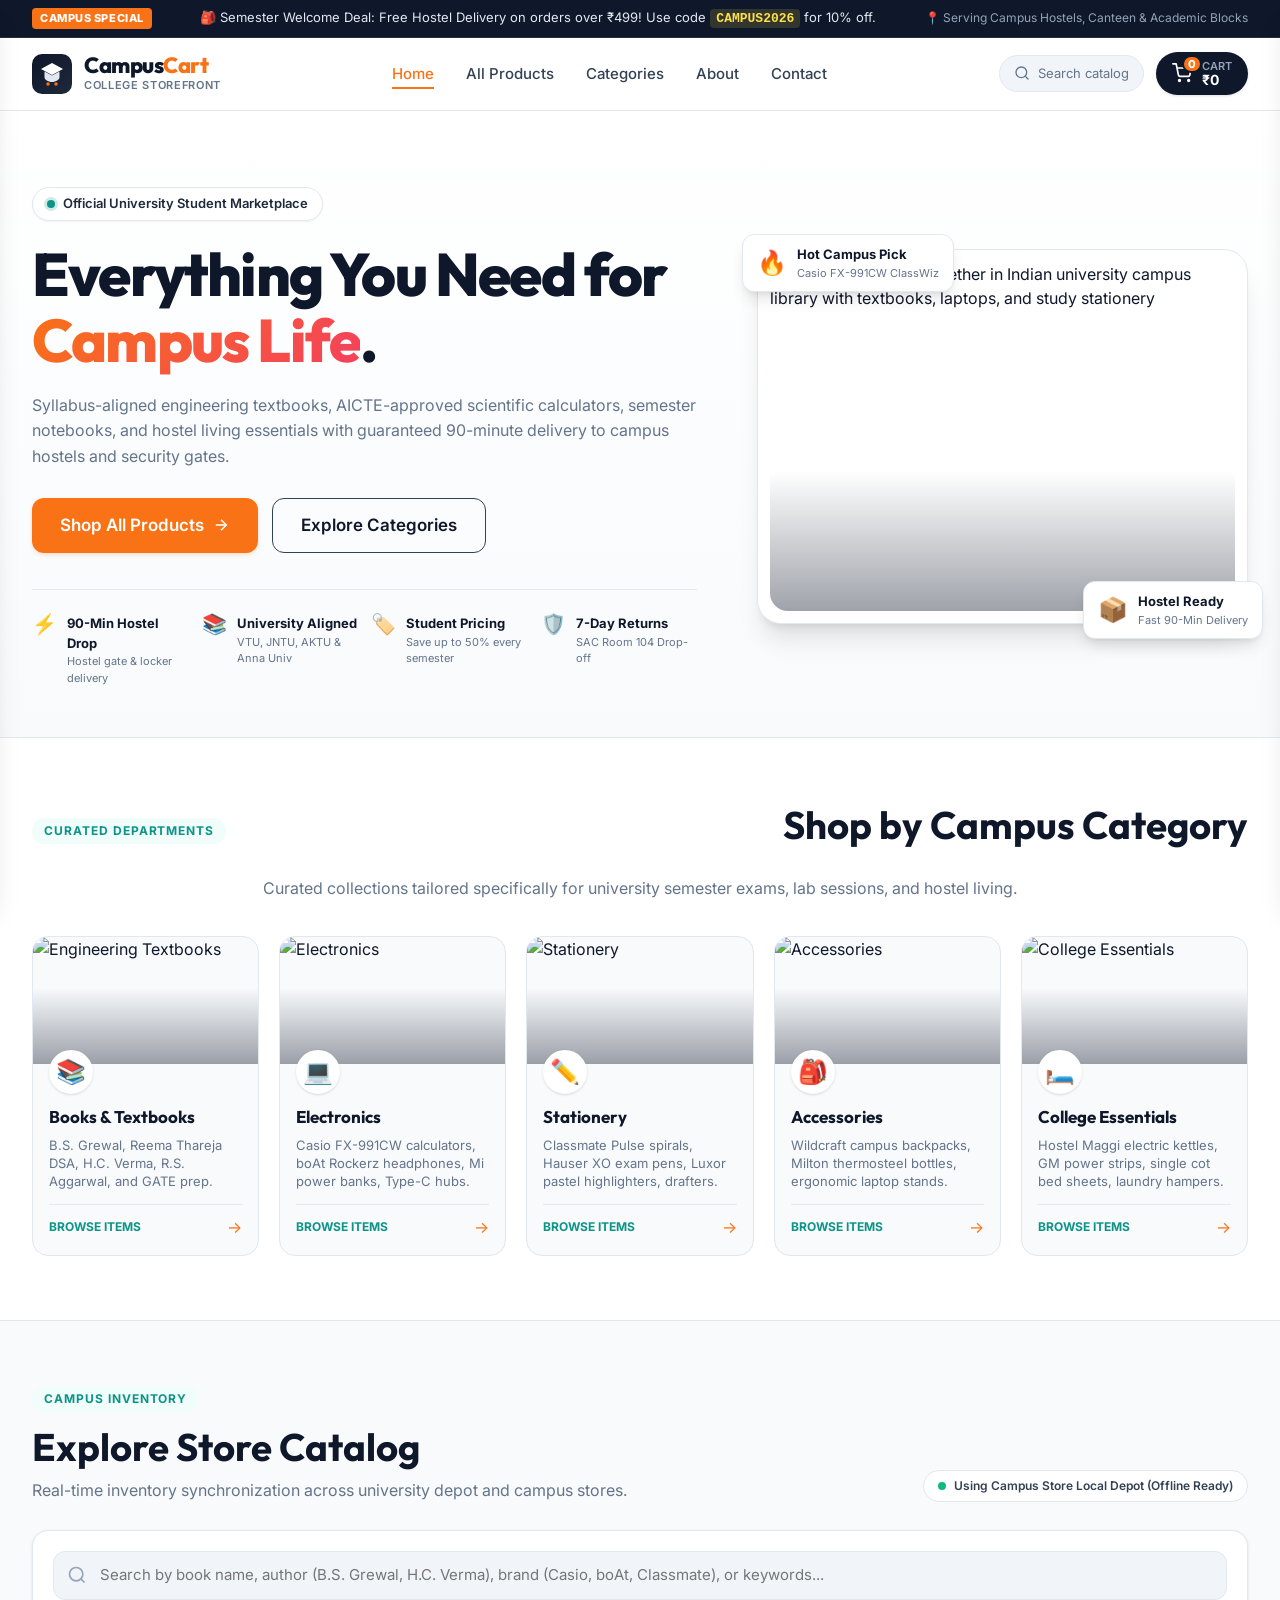
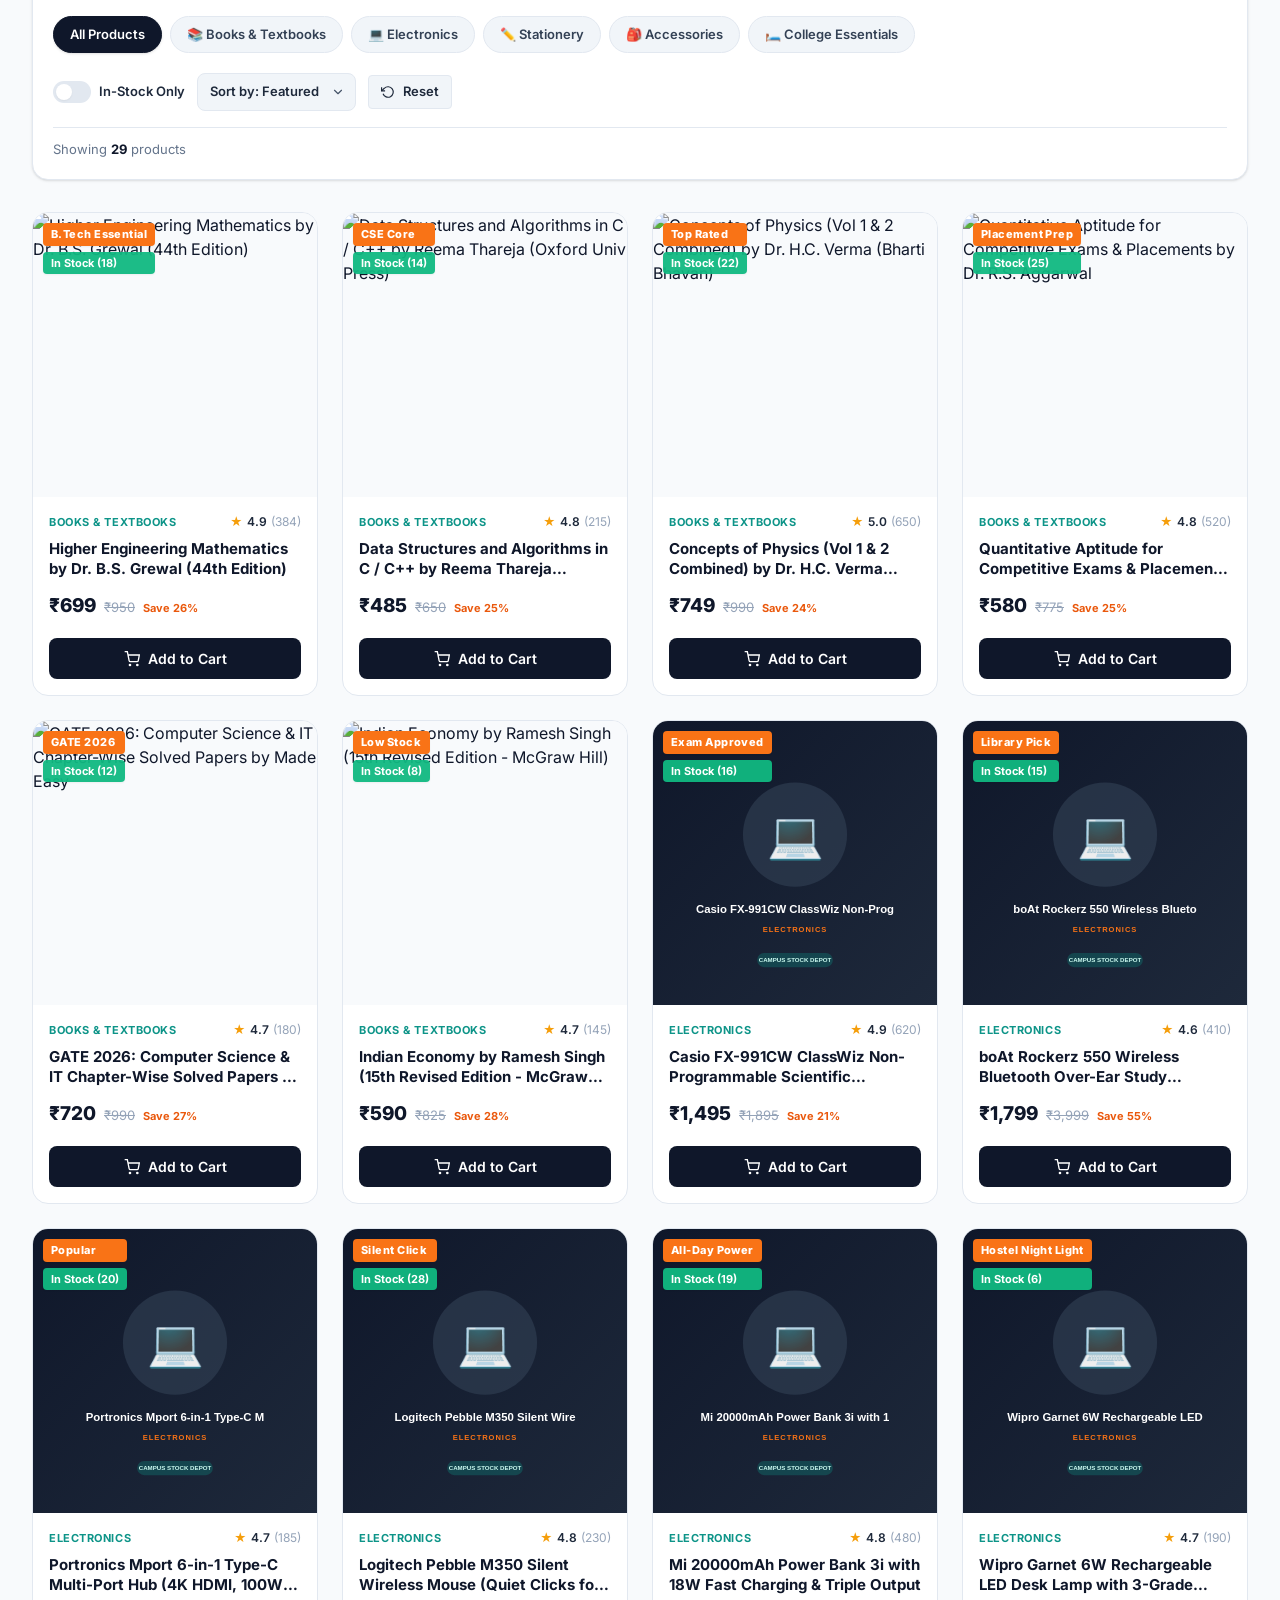
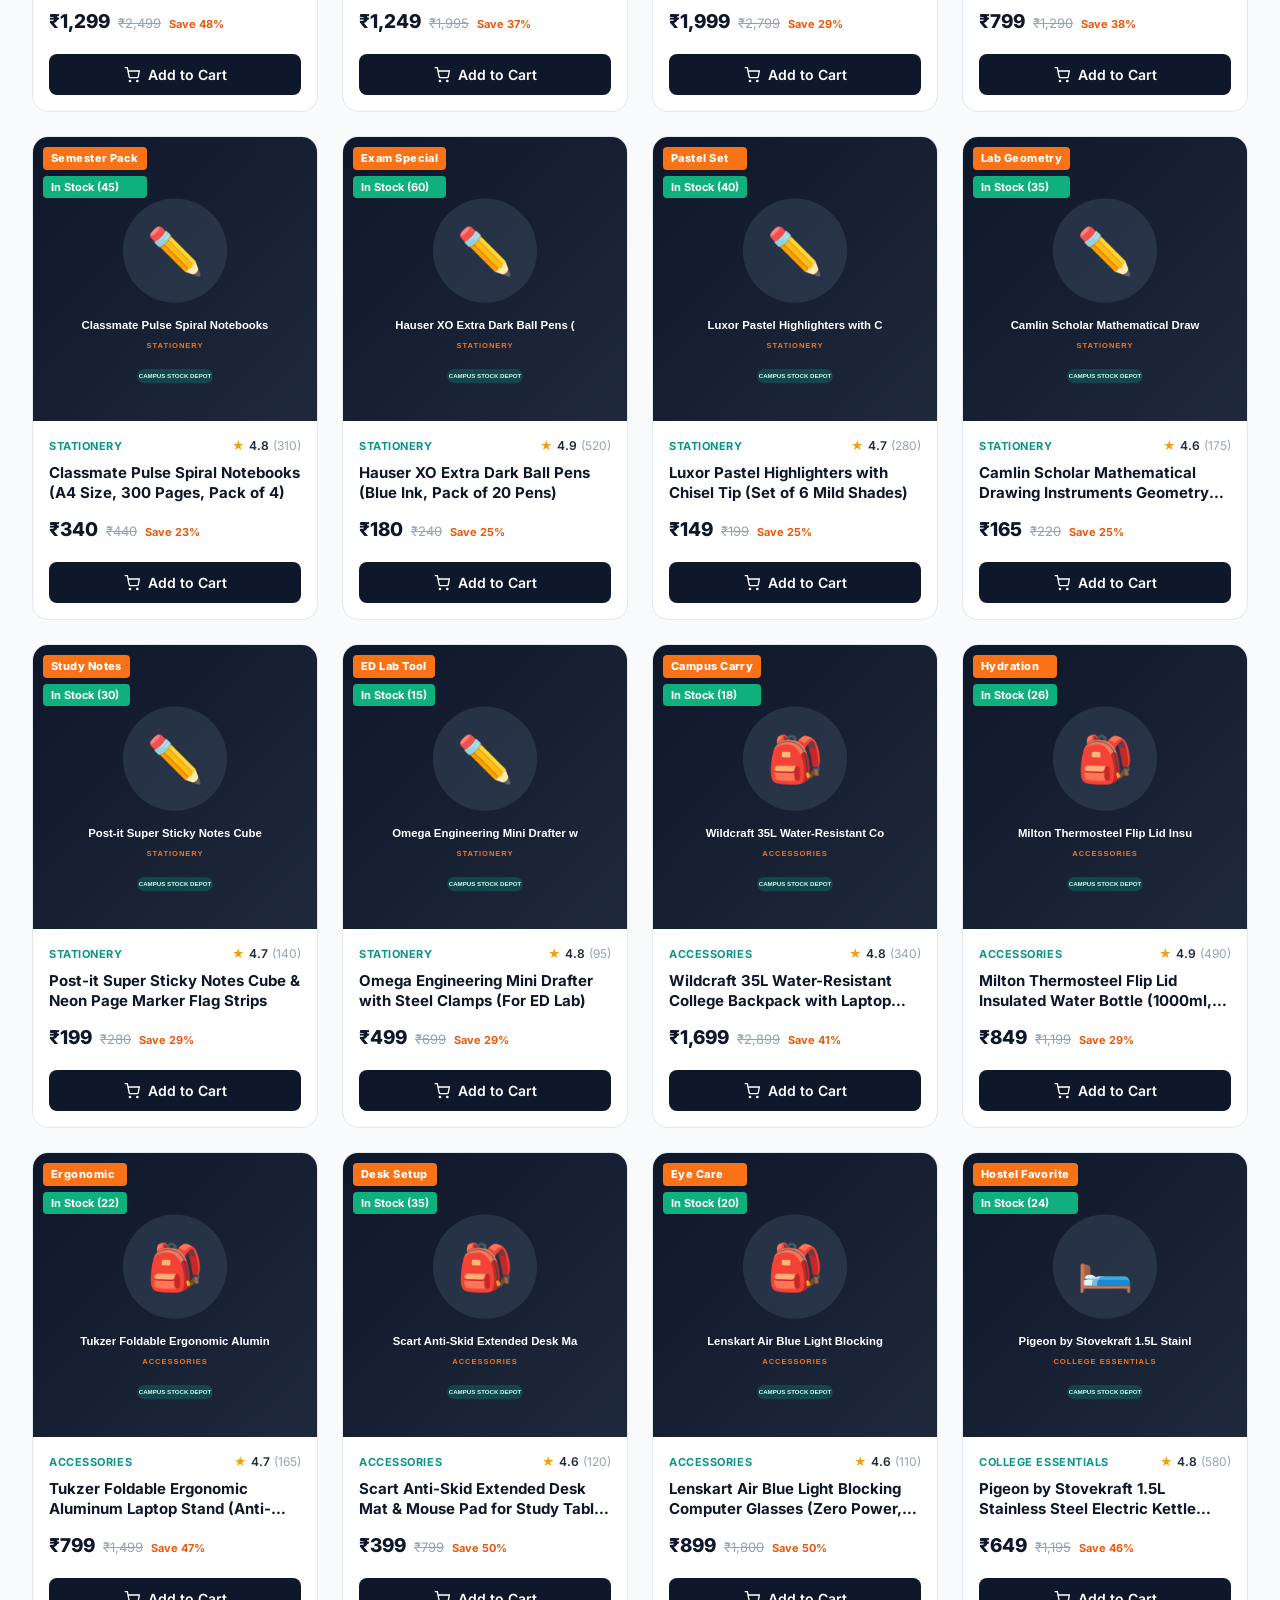
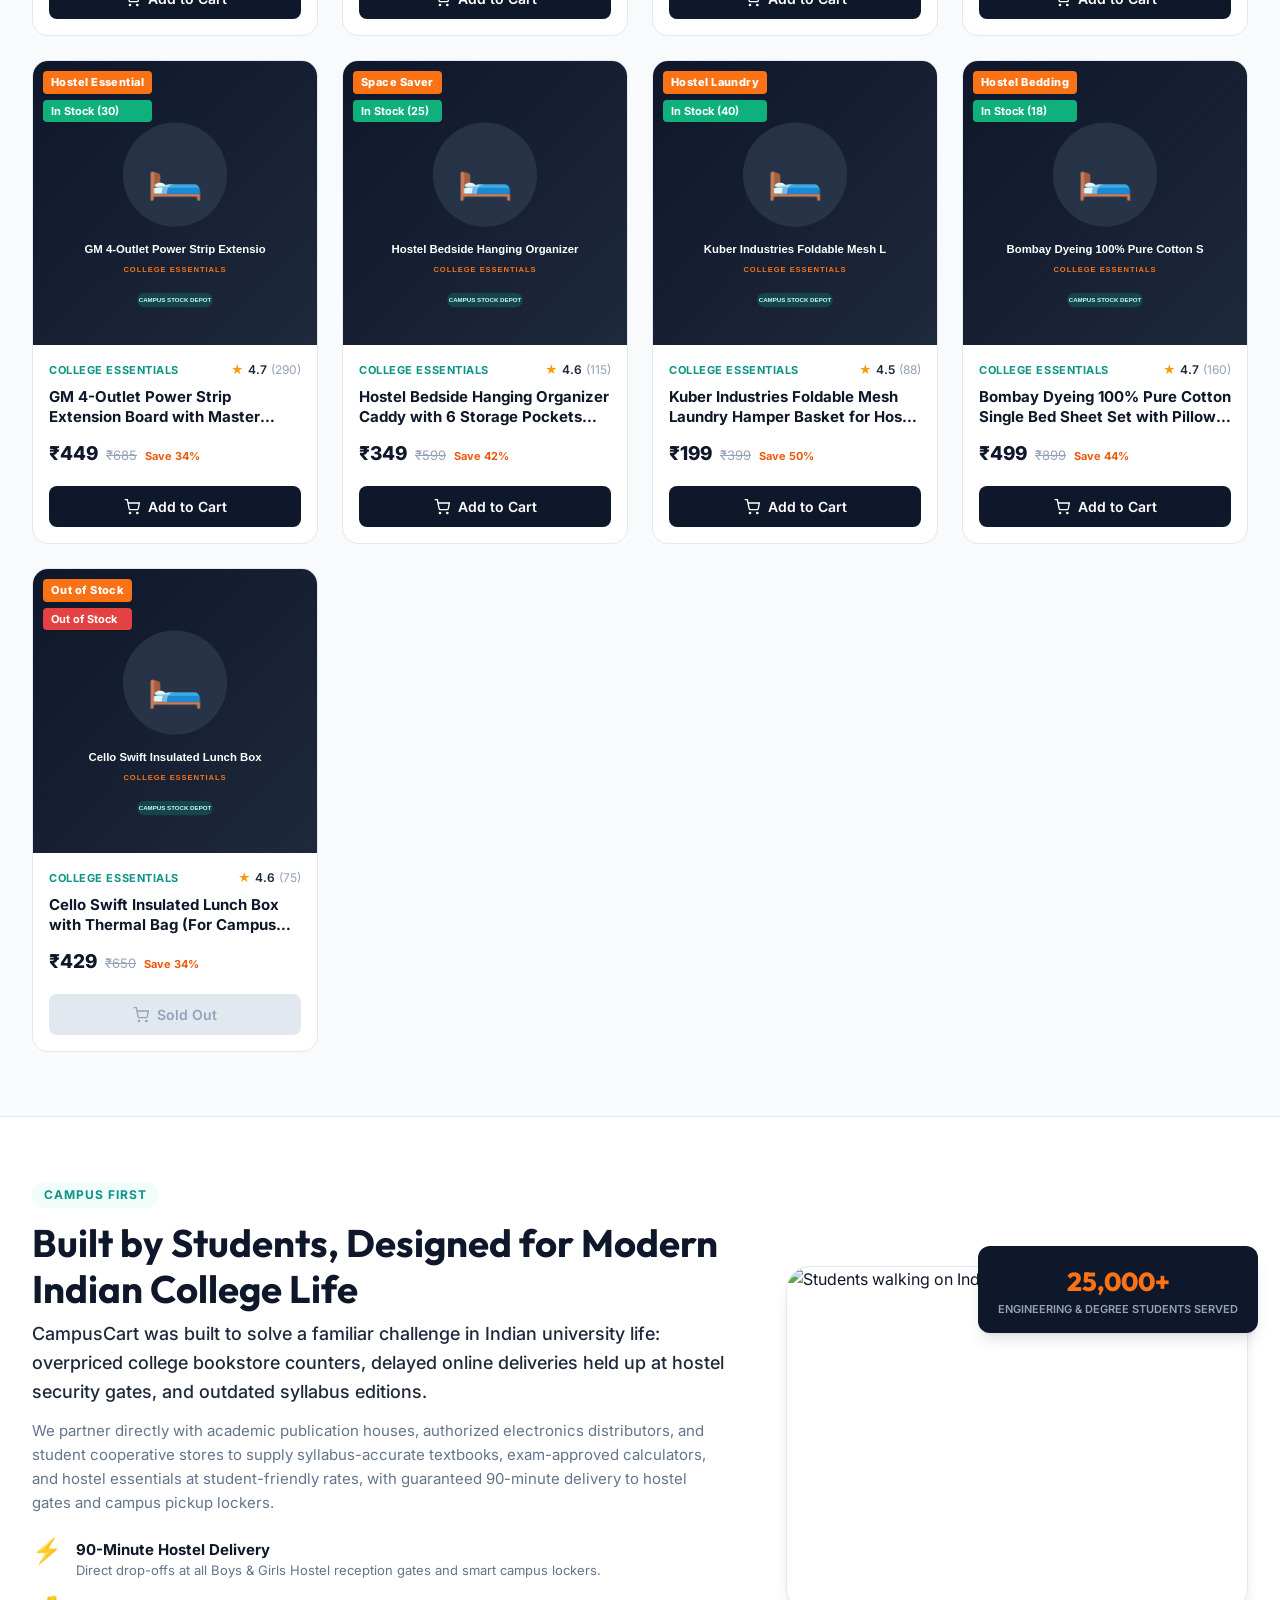
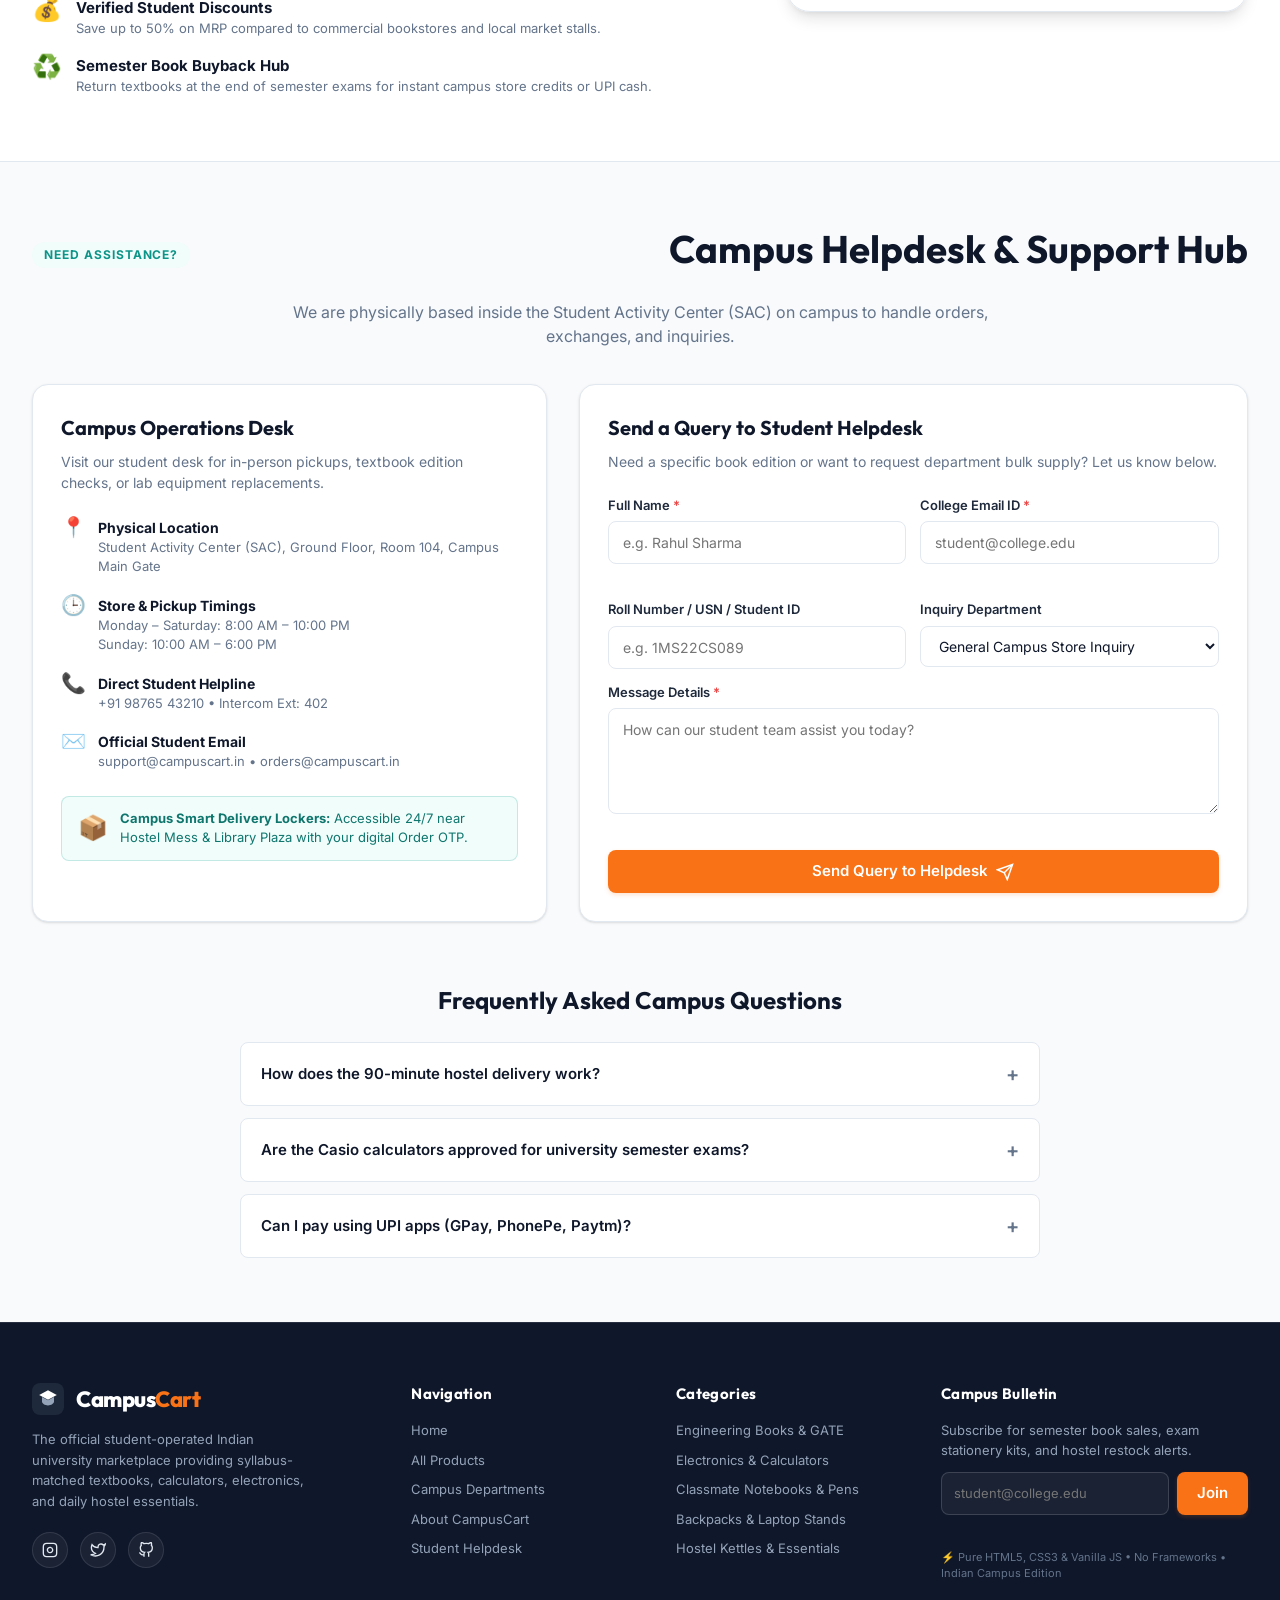
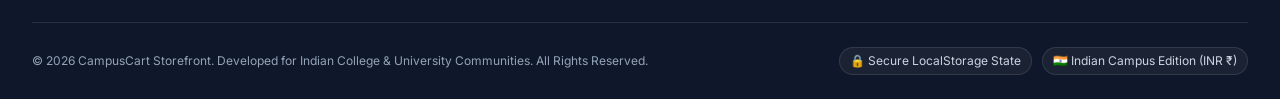
==== commit 03a4347f: "fix: remove skeleton boxes blocking product grid and fix image fallback handler" ====
--- a/index.html
+++ b/index.html
@@ -409,14 +409,6 @@
 
         <!-- Products Grid Container -->
         <div class="products-grid-wrapper">
-          <!-- Loading State Skeletons -->
-          <div class="products-loading-state" id="products-loading" aria-hidden="true" hidden>
-            <div class="product-skeleton-card"></div>
-            <div class="product-skeleton-card"></div>
-            <div class="product-skeleton-card"></div>
-            <div class="product-skeleton-card"></div>
-          </div>
-
           <!-- Live Product Grid -->
           <div class="products-grid" id="products-grid" role="region" aria-label="Product listings">
             <!-- Dynamic product cards populated by products.js / filters.js -->
--- a/css/style.css
+++ b/css/style.css
@@ -77,6 +77,10 @@
   box-sizing: border-box;
   margin: 0;
   padding: 0;
+}
+
+[hidden] {
+  display: none !important;
 }
 
 html {
@@ -1695,17 +1699,11 @@
    11. Skeleton & Empty States
    -------------------------------------------------------------------------- */
 .products-loading-state {
-  display: grid;
-  grid-template-columns: repeat(auto-fill, minmax(260px, 1fr));
-  gap: 24px;
+  display: none !important;
 }
 
 .product-skeleton-card {
-  height: 380px;
-  background: linear-gradient(90deg, #f1f5f9 25%, #e2e8f0 50%, #f1f5f9 75%);
-  background-size: 200% 100%;
-  animation: skeletonPulse 1.5s infinite;
-  border-radius: var(--radius-lg);
+  display: none !important;
 }
 
 @keyframes skeletonPulse {
